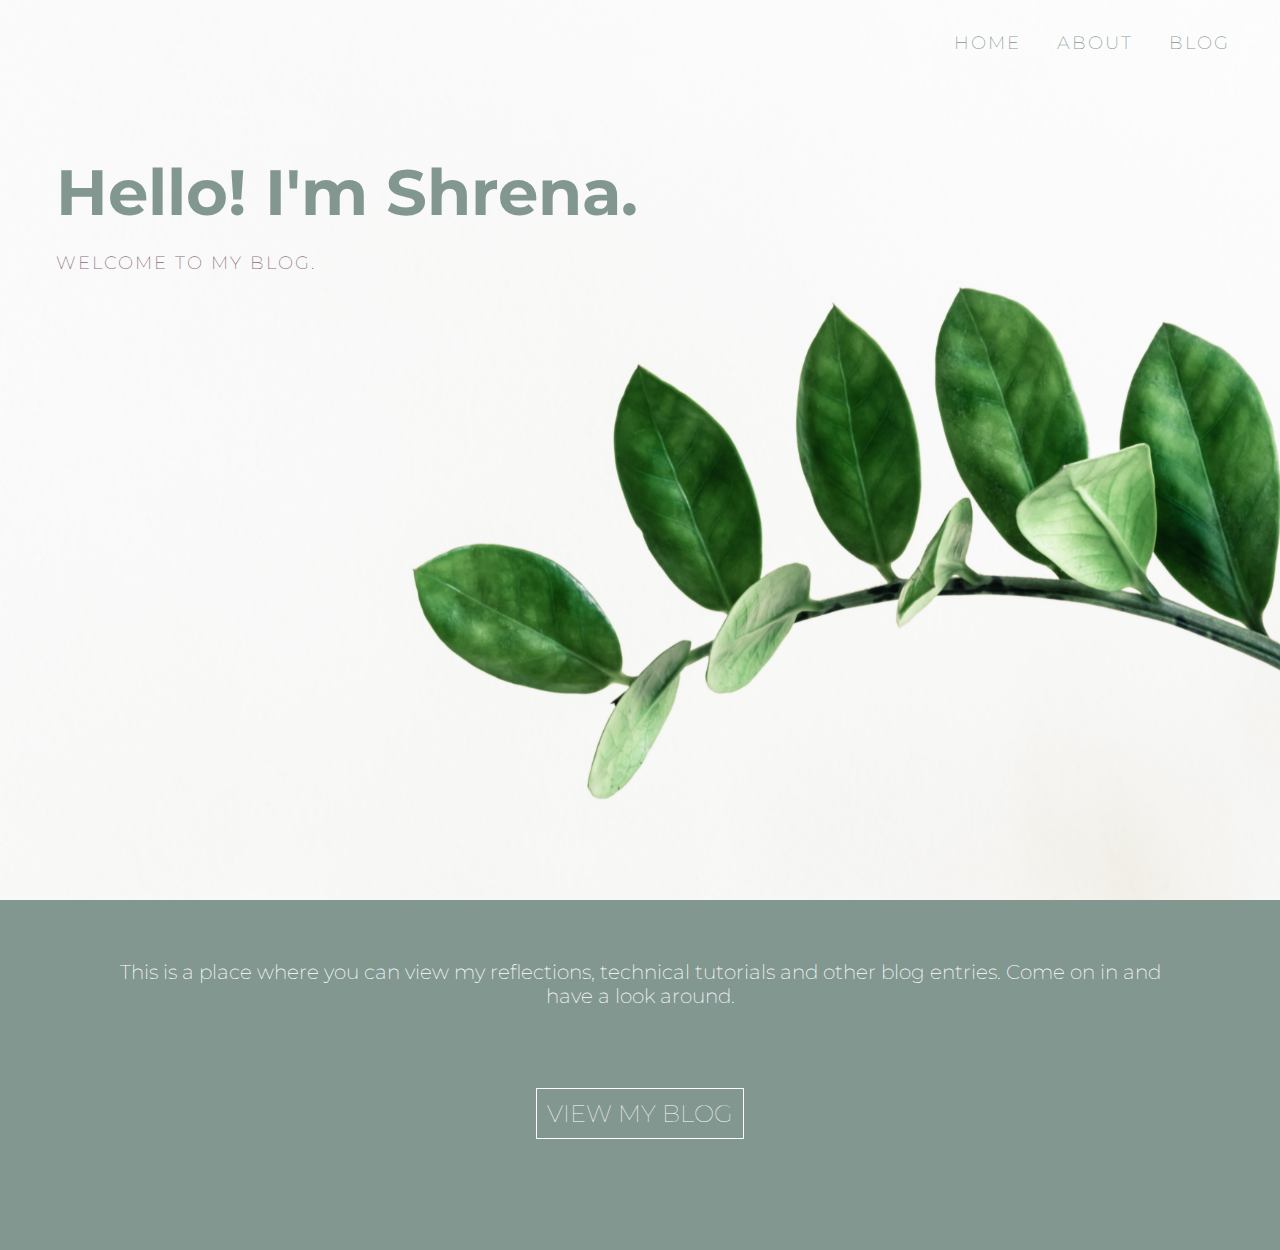
==== index.html @ 968847b1 "Add links to blog and home page" ====
<!DOCTYPE html>
<html>

<head>
	<title>Shrena Patel | Home</title>
  <meta charset="utf-8"  />
  <link href="styles/main.css" rel="stylesheet" type="text/css" />
  <link href="https://fonts.googleapis.com/css2?family=Montserrat:wght@100;200;400;700;900&display=swap" rel="stylesheet">
</head>

<body>

  <header>
  <nav>
    <div class="nav">
      <ul class="nav__list">
        <li class="nav__item"><a href="index.html" class="nav__link">Home</a></li>
        <li class="nav__item"><a href="#about" class="nav__link">About</a></li>
        <li class="nav__item"><a href="blog/blog.html" class="nav__link">Blog</a></li>
        
      </ul>
    </div>
  </nav>

  
    <div class="intro">
      <h1 class="intro__text">Hello! I'm Shrena.</br><span class="highlight__text">Welcome to my blog.</span></h1>
    </div>
</header>

  <div class="blog">
    <p class="blog__text">This is a place where you can view my reflections, technical tutorials and other blog entries. Come on in and have a look around.</p>
    <p class="blog__button"><a href="#" class="button">View my blog</a></p>
      
  </div>

</body>
</html>
---- styles/main.css ----
* {
    box-sizing: border-box;
    font-family: 'Montserrat', sans-serif; 
    
    color: #839791;
    margin: 0;
}

html {
    scroll-behavior: smooth;
}
 body {
     
    margin: 0 auto;
 }

header {
    height: 100vh;
    /*background: #839791;*/
    background-image: url(../img/plant.jpg);
    background-size: cover;
    background-repeat: no-repeat;
    
    background-position: center;
}

/* NAVBAR ==================================*/
.nav {
    padding-top: 2em;
    
}

.nav__list {
    display: flex;
    float: right;  
    padding-right: 2em;
}
 
.nav__item {
    list-style-type: none;
    text-transform: uppercase;
    letter-spacing: 2px;
    font-size: 18px;
    font-weight: 200;
    padding: 0 1em;
}

.nav__link {
    text-decoration: none;
    
}

.nav__link:hover,
.nav__link:focus {
    color: #896978;
    border-bottom: 1px solid #896978;
}


/* INTRO =================================*/

.intro {
    text-align: left;
    padding: 3.5em 3.5em;
    
}

.intro__text {
    font-size: 4em;
    line-height: 0.85;
    font-weight: 700;
    color: #839791;
    padding-top: 1.2em;
}

.highlight__text {
    color: #896978;
    font-weight: 200;
    font-size: 18px;
    text-transform: uppercase;
    letter-spacing: 2px;
}

/* ABOUT ==================================*/

.blog {
    background: #839791;
    height: 350px;
}

.blog__text {
    color: white;
    text-align: center;
    padding: 3em 5em;
    font-size: 20px;
    font-weight: 200;
}

.blog__button {
    text-align: center;
    text-transform: uppercase;
    font-weight: 100;
    padding-top: 1.3em;
    font-size: 24px;
    
}

.button {
    border: 1px solid white;
    color: white;
    padding: 10px 10px;
    text-align: center;
    text-decoration: none;
}

.button:hover,
.button:focus {
    background: white;
    color: #839791;
}
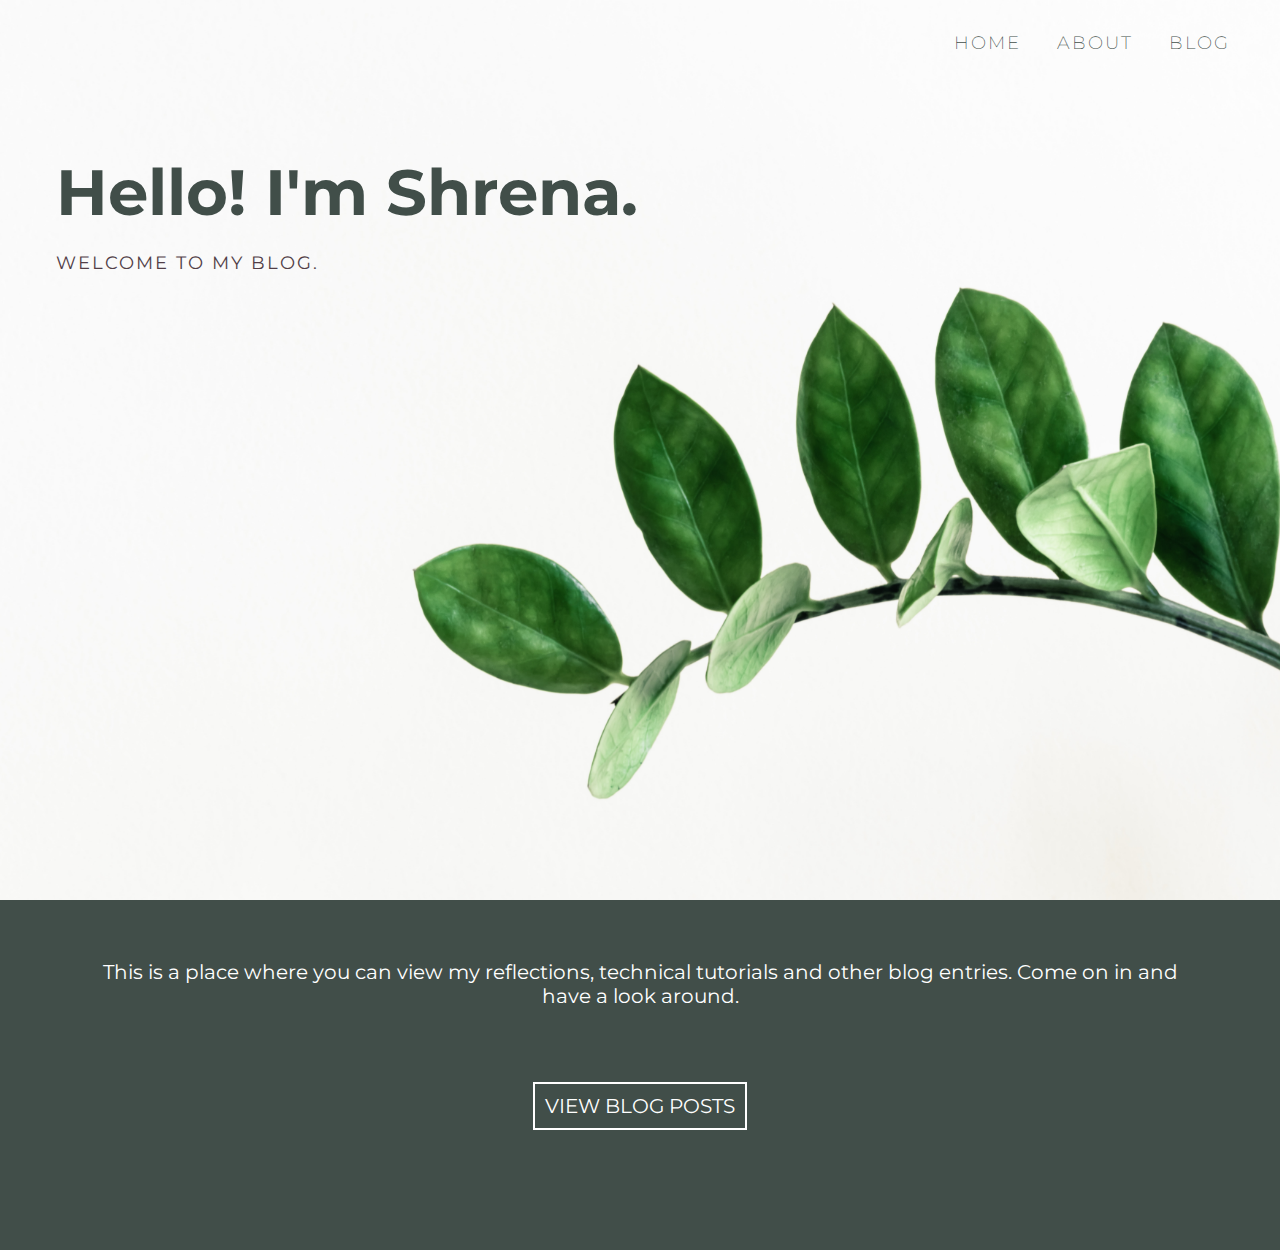
==== commit e92e240a: "Change color palette" ====
--- a/index.html
+++ b/index.html
@@ -30,9 +30,10 @@
 
   <div class="blog">
     <p class="blog__text">This is a place where you can view my reflections, technical tutorials and other blog entries. Come on in and have a look around.</p>
-    <p class="blog__button"><a href="#" class="button">View my blog</a></p>
-      
+    <p class="blog__button"><a href="./blog/blog.html" class="button">View blog posts</a></p>
+    
   </div>
 
+ 
 </body>
 </html>
--- a/styles/main.css
+++ b/styles/main.css
@@ -2,7 +2,7 @@
     box-sizing: border-box;
     font-family: 'Montserrat', sans-serif; 
     
-    color: #839791;
+    color: #414E49;
     margin: 0;
 }
 
@@ -52,8 +52,8 @@
 
 .nav__link:hover,
 .nav__link:focus {
-    color: #896978;
-    border-bottom: 1px solid #896978;
+    color: #513E47;
+    border-bottom: 1px solid #513E47;
 }
 
 
@@ -69,13 +69,13 @@
     font-size: 4em;
     line-height: 0.85;
     font-weight: 700;
-    color: #839791;
+    color: #414E49;
     padding-top: 1.2em;
 }
 
 .highlight__text {
-    color: #896978;
-    font-weight: 200;
+    color: #513E47;
+    font-weight: 400;
     font-size: 18px;
     text-transform: uppercase;
     letter-spacing: 2px;
@@ -84,7 +84,7 @@
 /* ABOUT ==================================*/
 
 .blog {
-    background: #839791;
+    background: #414E49;
     height: 350px;
 }
 
@@ -93,20 +93,20 @@
     text-align: center;
     padding: 3em 5em;
     font-size: 20px;
-    font-weight: 200;
+    font-weight: 400;
 }
 
 .blog__button {
     text-align: center;
     text-transform: uppercase;
-    font-weight: 100;
+    font-weight: 400;
     padding-top: 1.3em;
-    font-size: 24px;
+    font-size: 20px;
     
 }
 
 .button {
-    border: 1px solid white;
+    border: 2px solid white;
     color: white;
     padding: 10px 10px;
     text-align: center;
@@ -116,5 +116,8 @@
 .button:hover,
 .button:focus {
     background: white;
-    color: #839791;
-}+    color: #414E49;
+}
+
+/* FOOTER ======================= */
+
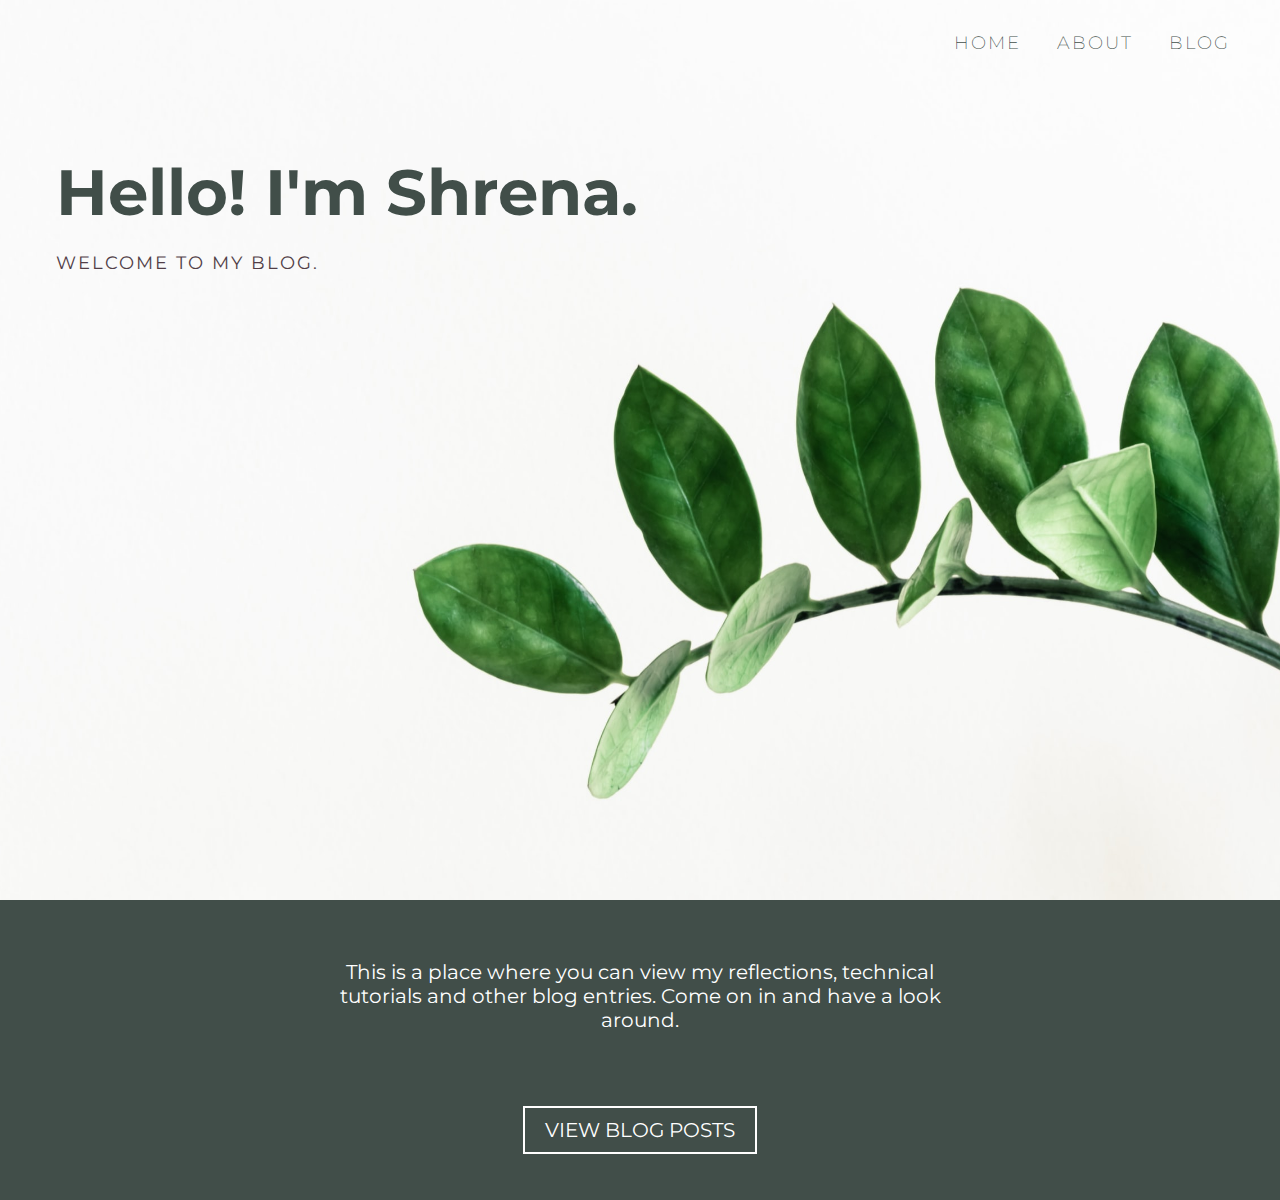
==== commit 3b8ddae5: "Remove extra css files" ====
--- a/index.html
+++ b/index.html
@@ -11,29 +11,26 @@
 <body>
 
   <header>
-  <nav>
-    <div class="nav">
-      <ul class="nav__list">
-        <li class="nav__item"><a href="index.html" class="nav__link">Home</a></li>
-        <li class="nav__item"><a href="#about" class="nav__link">About</a></li>
-        <li class="nav__item"><a href="blog/blog.html" class="nav__link">Blog</a></li>
-        
-      </ul>
-    </div>
-  </nav>
+    <nav>
+      <div class="nav">
+        <ul class="nav__list">
+          <li class="nav__item"><a href="index.html" class="nav__link">Home</a></li>
+          <li class="nav__item"><a href="#about" class="nav__link">About</a></li>
+          <li class="nav__item"><a href="blog/blog.html" class="nav__link">Blog</a></li>
+        </ul>
+      </div>
+    </nav>
 
   
-    <div class="intro">
-      <h1 class="intro__text">Hello! I'm Shrena.</br><span class="highlight__text">Welcome to my blog.</span></h1>
-    </div>
-</header>
+      <div class="intro">
+        <h1 class="intro__text">Hello! I'm Shrena.</br><span class="highlight__text">Welcome to my blog.</span></h1>
+      </div>
+  </header>
 
   <div class="blog">
     <p class="blog__text">This is a place where you can view my reflections, technical tutorials and other blog entries. Come on in and have a look around.</p>
     <p class="blog__button"><a href="./blog/blog.html" class="button">View blog posts</a></p>
-    
   </div>
 
- 
 </body>
 </html>
--- a/styles/main.css
+++ b/styles/main.css
@@ -1,7 +1,6 @@
 * {
     box-sizing: border-box;
     font-family: 'Montserrat', sans-serif; 
-    
     color: #414E49;
     margin: 0;
 }
@@ -9,25 +8,24 @@
 html {
     scroll-behavior: smooth;
 }
- body {
-     
+
+body {
     margin: 0 auto;
- }
+}
 
 header {
     height: 100vh;
-    /*background: #839791;*/
+    background: #839791;
     background-image: url(../img/plant.jpg);
     background-size: cover;
     background-repeat: no-repeat;
-    
     background-position: center;
 }
 
 /* NAVBAR ==================================*/
+
 .nav {
-    padding-top: 2em;
-    
+    padding-top: 2em; 
 }
 
 .nav__list {
@@ -46,8 +44,7 @@
 }
 
 .nav__link {
-    text-decoration: none;
-    
+    text-decoration: none; 
 }
 
 .nav__link:hover,
@@ -61,8 +58,7 @@
 
 .intro {
     text-align: left;
-    padding: 3.5em 3.5em;
-    
+    padding: 3.5em 3.5em; 
 }
 
 .intro__text {
@@ -85,31 +81,33 @@
 
 .blog {
     background: #414E49;
-    height: 350px;
+    height: 300px;
+    display: flex;
+    flex-direction: column;
+    align-items: center;
 }
 
 .blog__text {
     color: white;
     text-align: center;
-    padding: 3em 5em;
+    padding: 3em 1em;
     font-size: 20px;
     font-weight: 400;
+    max-width: 700px;
 }
 
 .blog__button {
-    text-align: center;
+    
     text-transform: uppercase;
     font-weight: 400;
     padding-top: 1.3em;
     font-size: 20px;
-    
 }
 
 .button {
     border: 2px solid white;
     color: white;
-    padding: 10px 10px;
-    text-align: center;
+    padding: 10px 20px;
     text-decoration: none;
 }
 
@@ -117,7 +115,7 @@
 .button:focus {
     background: white;
     color: #414E49;
-}
+} 
 
 /* FOOTER ======================= */
 
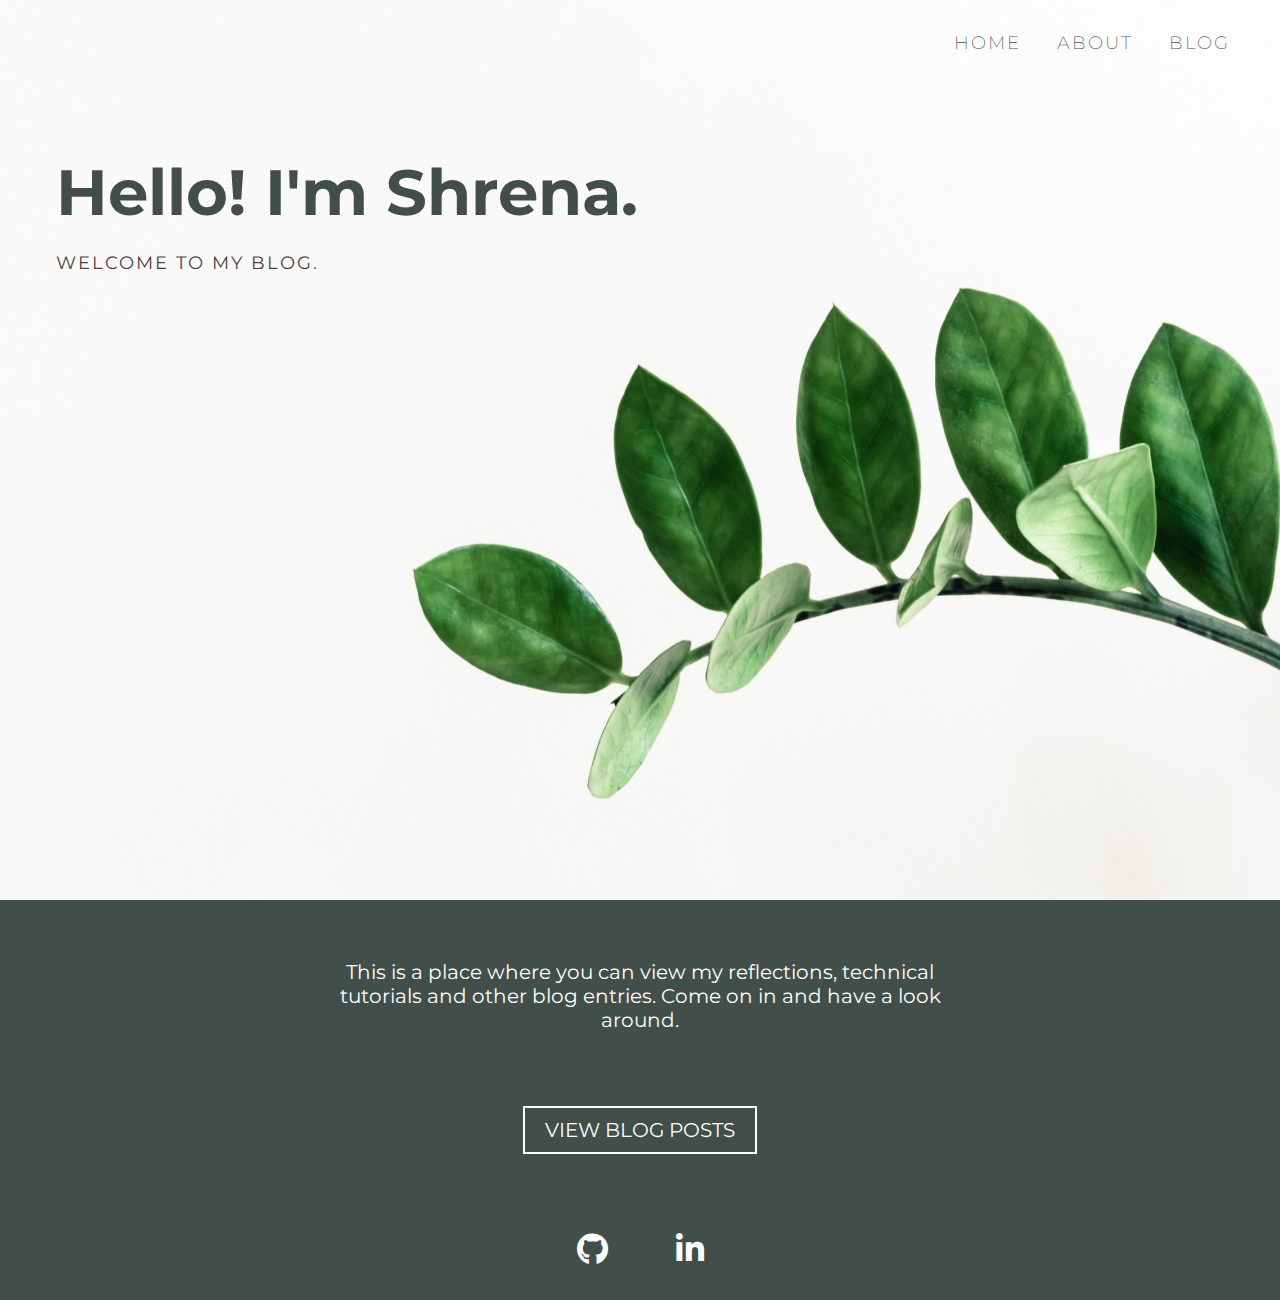
==== commit 8d411465: "Add font awesome icons" ====
--- a/index.html
+++ b/index.html
@@ -4,8 +4,14 @@
 <head>
 	<title>Shrena Patel | Home</title>
   <meta charset="utf-8"  />
-  <link href="styles/main.css" rel="stylesheet" type="text/css" />
+  <link href="styles/main.css" rel="stylesheet" type="text/css"/>
+  <link href="styles/all.min.css" rel="stylesheet" type="text/css"/>
+  <link rel="apple-touch-icon" sizes="180x180" href="img/apple-touch-icon.png">
+<link rel="icon" type="image/png" sizes="32x32" href="img/favicon-32x32.png">
+<link rel="icon" type="image/png" sizes="16x16" href="img/favicon-16x16.png">
+<link rel="manifest" href="/site.webmanifest">
   <link href="https://fonts.googleapis.com/css2?family=Montserrat:wght@100;200;400;700;900&display=swap" rel="stylesheet">
+  
 </head>
 
 <body>
@@ -15,7 +21,7 @@
       <div class="nav">
         <ul class="nav__list">
           <li class="nav__item"><a href="index.html" class="nav__link">Home</a></li>
-          <li class="nav__item"><a href="#about" class="nav__link">About</a></li>
+          <li class="nav__item"><a href="blog/about.html" class="nav__link">About</a></li>
           <li class="nav__item"><a href="blog/blog.html" class="nav__link">Blog</a></li>
         </ul>
       </div>
@@ -29,8 +35,13 @@
 
   <div class="blog">
     <p class="blog__text">This is a place where you can view my reflections, technical tutorials and other blog entries. Come on in and have a look around.</p>
-    <p class="blog__button"><a href="./blog/blog.html" class="button">View blog posts</a></p>
+    <p class="blog__button"><a href="./blog/blog.html" class="button">View blog posts</a></p></br>
+      <div class="icons">
+        <a href="https://github.com/shrena-patel" class="fab"><i class="fab fa-2x fa-github"></i></a>
+        <a href="https://www.linkedin.com/in/shrenapatel/" class="fab"><i class="fab fa-2x fa-linkedin-in"></i></a>
+      </div>
   </div>
+
 
 </body>
 </html>
--- a/styles/main.css
+++ b/styles/main.css
@@ -15,7 +15,7 @@
 
 header {
     height: 100vh;
-    background: #839791;
+    background:  white;
     background-image: url(../img/plant.jpg);
     background-size: cover;
     background-repeat: no-repeat;
@@ -81,7 +81,7 @@
 
 .blog {
     background: #414E49;
-    height: 300px;
+    height: 400px;
     display: flex;
     flex-direction: column;
     align-items: center;
@@ -119,3 +119,22 @@
 
 /* FOOTER ======================= */
 
+.fab {
+    color: white;
+    margin-top: 1.5em; 
+}
+
+.fab + .fab {
+    padding-left: 4em;
+}
+
+.fab:focus, 
+.fab:hover {
+    color: #AAC0AF;
+}
+
+.icons {
+    display: inline-block; 
+    align-self: center;
+}
+
--- a/styles/all.min.css
+++ b/styles/all.min.css
@@ -0,0 +1,5 @@
+/*!
+ * Font Awesome Free 5.13.1 by @fontawesome - https://fontawesome.com
+ * License - https://fontawesome.com/license/free (Icons: CC BY 4.0, Fonts: SIL OFL 1.1, Code: MIT License)
+ */
+.fa,.fab,.fad,.fal,.far,.fas{-moz-osx-font-smoothing:grayscale;-webkit-font-smoothing:antialiased;display:inline-block;font-style:normal;font-variant:normal;text-rendering:auto;line-height:1}.fa-lg{font-size:1.33333em;line-height:.75em;vertical-align:-.0667em}.fa-xs{font-size:.75em}.fa-sm{font-size:.875em}.fa-1x{font-size:1em}.fa-2x{font-size:2em}.fa-3x{font-size:3em}.fa-4x{font-size:4em}.fa-5x{font-size:5em}.fa-6x{font-size:6em}.fa-7x{font-size:7em}.fa-8x{font-size:8em}.fa-9x{font-size:9em}.fa-10x{font-size:10em}.fa-fw{text-align:center;width:1.25em}.fa-ul{list-style-type:none;margin-left:2.5em;padding-left:0}.fa-ul>li{position:relative}.fa-li{left:-2em;position:absolute;text-align:center;width:2em;line-height:inherit}.fa-border{border:.08em solid #eee;border-radius:.1em;padding:.2em .25em .15em}.fa-pull-left{float:left}.fa-pull-right{float:right}.fa.fa-pull-left,.fab.fa-pull-left,.fal.fa-pull-left,.far.fa-pull-left,.fas.fa-pull-left{margin-right:.3em}.fa.fa-pull-right,.fab.fa-pull-right,.fal.fa-pull-right,.far.fa-pull-right,.fas.fa-pull-right{margin-left:.3em}.fa-spin{-webkit-animation:fa-spin 2s linear infinite;animation:fa-spin 2s linear infinite}.fa-pulse{-webkit-animation:fa-spin 1s steps(8) infinite;animation:fa-spin 1s steps(8) infinite}@-webkit-keyframes fa-spin{0%{-webkit-transform:rotate(0deg);transform:rotate(0deg)}to{-webkit-transform:rotate(1turn);transform:rotate(1turn)}}@keyframes fa-spin{0%{-webkit-transform:rotate(0deg);transform:rotate(0deg)}to{-webkit-transform:rotate(1turn);transform:rotate(1turn)}}.fa-rotate-90{-ms-filter:"progid:DXImageTransform.Microsoft.BasicImage(rotation=1)";-webkit-transform:rotate(90deg);transform:rotate(90deg)}.fa-rotate-180{-ms-filter:"progid:DXImageTransform.Microsoft.BasicImage(rotation=2)";-webkit-transform:rotate(180deg);transform:rotate(180deg)}.fa-rotate-270{-ms-filter:"progid:DXImageTransform.Microsoft.BasicImage(rotation=3)";-webkit-transform:rotate(270deg);transform:rotate(270deg)}.fa-flip-horizontal{-ms-filter:"progid:DXImageTransform.Microsoft.BasicImage(rotation=0, mirror=1)";-webkit-transform:scaleX(-1);transform:scaleX(-1)}.fa-flip-vertical{-webkit-transform:scaleY(-1);transform:scaleY(-1)}.fa-flip-both,.fa-flip-horizontal.fa-flip-vertical,.fa-flip-vertical{-ms-filter:"progid:DXImageTransform.Microsoft.BasicImage(rotation=2, mirror=1)"}.fa-flip-both,.fa-flip-horizontal.fa-flip-vertical{-webkit-transform:scale(-1);transform:scale(-1)}:root .fa-flip-both,:root .fa-flip-horizontal,:root .fa-flip-vertical,:root .fa-rotate-90,:root .fa-rotate-180,:root .fa-rotate-270{-webkit-filter:none;filter:none}.fa-stack{display:inline-block;height:2em;line-height:2em;position:relative;vertical-align:middle;width:2.5em}.fa-stack-1x,.fa-stack-2x{left:0;position:absolute;text-align:center;width:100%}.fa-stack-1x{line-height:inherit}.fa-stack-2x{font-size:2em}.fa-inverse{color:#fff}.fa-500px:before{content:"\f26e"}.fa-accessible-icon:before{content:"\f368"}.fa-accusoft:before{content:"\f369"}.fa-acquisitions-incorporated:before{content:"\f6af"}.fa-ad:before{content:"\f641"}.fa-address-book:before{content:"\f2b9"}.fa-address-card:before{content:"\f2bb"}.fa-adjust:before{content:"\f042"}.fa-adn:before{content:"\f170"}.fa-adobe:before{content:"\f778"}.fa-adversal:before{content:"\f36a"}.fa-affiliatetheme:before{content:"\f36b"}.fa-air-freshener:before{content:"\f5d0"}.fa-airbnb:before{content:"\f834"}.fa-algolia:before{content:"\f36c"}.fa-align-center:before{content:"\f037"}.fa-align-justify:before{content:"\f039"}.fa-align-left:before{content:"\f036"}.fa-align-right:before{content:"\f038"}.fa-alipay:before{content:"\f642"}.fa-allergies:before{content:"\f461"}.fa-amazon:before{content:"\f270"}.fa-amazon-pay:before{content:"\f42c"}.fa-ambulance:before{content:"\f0f9"}.fa-american-sign-language-interpreting:before{content:"\f2a3"}.fa-amilia:before{content:"\f36d"}.fa-anchor:before{content:"\f13d"}.fa-android:before{content:"\f17b"}.fa-angellist:before{content:"\f209"}.fa-angle-double-down:before{content:"\f103"}.fa-angle-double-left:before{content:"\f100"}.fa-angle-double-right:before{content:"\f101"}.fa-angle-double-up:before{content:"\f102"}.fa-angle-down:before{content:"\f107"}.fa-angle-left:before{content:"\f104"}.fa-angle-right:before{content:"\f105"}.fa-angle-up:before{content:"\f106"}.fa-angry:before{content:"\f556"}.fa-angrycreative:before{content:"\f36e"}.fa-angular:before{content:"\f420"}.fa-ankh:before{content:"\f644"}.fa-app-store:before{content:"\f36f"}.fa-app-store-ios:before{content:"\f370"}.fa-apper:before{content:"\f371"}.fa-apple:before{content:"\f179"}.fa-apple-alt:before{content:"\f5d1"}.fa-apple-pay:before{content:"\f415"}.fa-archive:before{content:"\f187"}.fa-archway:before{content:"\f557"}.fa-arrow-alt-circle-down:before{content:"\f358"}.fa-arrow-alt-circle-left:before{content:"\f359"}.fa-arrow-alt-circle-right:before{content:"\f35a"}.fa-arrow-alt-circle-up:before{content:"\f35b"}.fa-arrow-circle-down:before{content:"\f0ab"}.fa-arrow-circle-left:before{content:"\f0a8"}.fa-arrow-circle-right:before{content:"\f0a9"}.fa-arrow-circle-up:before{content:"\f0aa"}.fa-arrow-down:before{content:"\f063"}.fa-arrow-left:before{content:"\f060"}.fa-arrow-right:before{content:"\f061"}.fa-arrow-up:before{content:"\f062"}.fa-arrows-alt:before{content:"\f0b2"}.fa-arrows-alt-h:before{content:"\f337"}.fa-arrows-alt-v:before{content:"\f338"}.fa-artstation:before{content:"\f77a"}.fa-assistive-listening-systems:before{content:"\f2a2"}.fa-asterisk:before{content:"\f069"}.fa-asymmetrik:before{content:"\f372"}.fa-at:before{content:"\f1fa"}.fa-atlas:before{content:"\f558"}.fa-atlassian:before{content:"\f77b"}.fa-atom:before{content:"\f5d2"}.fa-audible:before{content:"\f373"}.fa-audio-description:before{content:"\f29e"}.fa-autoprefixer:before{content:"\f41c"}.fa-avianex:before{content:"\f374"}.fa-aviato:before{content:"\f421"}.fa-award:before{content:"\f559"}.fa-aws:before{content:"\f375"}.fa-baby:before{content:"\f77c"}.fa-baby-carriage:before{content:"\f77d"}.fa-backspace:before{content:"\f55a"}.fa-backward:before{content:"\f04a"}.fa-bacon:before{content:"\f7e5"}.fa-bacteria:before{content:"\f959"}.fa-bacterium:before{content:"\f95a"}.fa-bahai:before{content:"\f666"}.fa-balance-scale:before{content:"\f24e"}.fa-balance-scale-left:before{content:"\f515"}.fa-balance-scale-right:before{content:"\f516"}.fa-ban:before{content:"\f05e"}.fa-band-aid:before{content:"\f462"}.fa-bandcamp:before{content:"\f2d5"}.fa-barcode:before{content:"\f02a"}.fa-bars:before{content:"\f0c9"}.fa-baseball-ball:before{content:"\f433"}.fa-basketball-ball:before{content:"\f434"}.fa-bath:before{content:"\f2cd"}.fa-battery-empty:before{content:"\f244"}.fa-battery-full:before{content:"\f240"}.fa-battery-half:before{content:"\f242"}.fa-battery-quarter:before{content:"\f243"}.fa-battery-three-quarters:before{content:"\f241"}.fa-battle-net:before{content:"\f835"}.fa-bed:before{content:"\f236"}.fa-beer:before{content:"\f0fc"}.fa-behance:before{content:"\f1b4"}.fa-behance-square:before{content:"\f1b5"}.fa-bell:before{content:"\f0f3"}.fa-bell-slash:before{content:"\f1f6"}.fa-bezier-curve:before{content:"\f55b"}.fa-bible:before{content:"\f647"}.fa-bicycle:before{content:"\f206"}.fa-biking:before{content:"\f84a"}.fa-bimobject:before{content:"\f378"}.fa-binoculars:before{content:"\f1e5"}.fa-biohazard:before{content:"\f780"}.fa-birthday-cake:before{content:"\f1fd"}.fa-bitbucket:before{content:"\f171"}.fa-bitcoin:before{content:"\f379"}.fa-bity:before{content:"\f37a"}.fa-black-tie:before{content:"\f27e"}.fa-blackberry:before{content:"\f37b"}.fa-blender:before{content:"\f517"}.fa-blender-phone:before{content:"\f6b6"}.fa-blind:before{content:"\f29d"}.fa-blog:before{content:"\f781"}.fa-blogger:before{content:"\f37c"}.fa-blogger-b:before{content:"\f37d"}.fa-bluetooth:before{content:"\f293"}.fa-bluetooth-b:before{content:"\f294"}.fa-bold:before{content:"\f032"}.fa-bolt:before{content:"\f0e7"}.fa-bomb:before{content:"\f1e2"}.fa-bone:before{content:"\f5d7"}.fa-bong:before{content:"\f55c"}.fa-book:before{content:"\f02d"}.fa-book-dead:before{content:"\f6b7"}.fa-book-medical:before{content:"\f7e6"}.fa-book-open:before{content:"\f518"}.fa-book-reader:before{content:"\f5da"}.fa-bookmark:before{content:"\f02e"}.fa-bootstrap:before{content:"\f836"}.fa-border-all:before{content:"\f84c"}.fa-border-none:before{content:"\f850"}.fa-border-style:before{content:"\f853"}.fa-bowling-ball:before{content:"\f436"}.fa-box:before{content:"\f466"}.fa-box-open:before{content:"\f49e"}.fa-box-tissue:before{content:"\f95b"}.fa-boxes:before{content:"\f468"}.fa-braille:before{content:"\f2a1"}.fa-brain:before{content:"\f5dc"}.fa-bread-slice:before{content:"\f7ec"}.fa-briefcase:before{content:"\f0b1"}.fa-briefcase-medical:before{content:"\f469"}.fa-broadcast-tower:before{content:"\f519"}.fa-broom:before{content:"\f51a"}.fa-brush:before{content:"\f55d"}.fa-btc:before{content:"\f15a"}.fa-buffer:before{content:"\f837"}.fa-bug:before{content:"\f188"}.fa-building:before{content:"\f1ad"}.fa-bullhorn:before{content:"\f0a1"}.fa-bullseye:before{content:"\f140"}.fa-burn:before{content:"\f46a"}.fa-buromobelexperte:before{content:"\f37f"}.fa-bus:before{content:"\f207"}.fa-bus-alt:before{content:"\f55e"}.fa-business-time:before{content:"\f64a"}.fa-buy-n-large:before{content:"\f8a6"}.fa-buysellads:before{content:"\f20d"}.fa-calculator:before{content:"\f1ec"}.fa-calendar:before{content:"\f133"}.fa-calendar-alt:before{content:"\f073"}.fa-calendar-check:before{content:"\f274"}.fa-calendar-day:before{content:"\f783"}.fa-calendar-minus:before{content:"\f272"}.fa-calendar-plus:before{content:"\f271"}.fa-calendar-times:before{content:"\f273"}.fa-calendar-week:before{content:"\f784"}.fa-camera:before{content:"\f030"}.fa-camera-retro:before{content:"\f083"}.fa-campground:before{content:"\f6bb"}.fa-canadian-maple-leaf:before{content:"\f785"}.fa-candy-cane:before{content:"\f786"}.fa-cannabis:before{content:"\f55f"}.fa-capsules:before{content:"\f46b"}.fa-car:before{content:"\f1b9"}.fa-car-alt:before{content:"\f5de"}.fa-car-battery:before{content:"\f5df"}.fa-car-crash:before{content:"\f5e1"}.fa-car-side:before{content:"\f5e4"}.fa-caravan:before{content:"\f8ff"}.fa-caret-down:before{content:"\f0d7"}.fa-caret-left:before{content:"\f0d9"}.fa-caret-right:before{content:"\f0da"}.fa-caret-square-down:before{content:"\f150"}.fa-caret-square-left:before{content:"\f191"}.fa-caret-square-right:before{content:"\f152"}.fa-caret-square-up:before{content:"\f151"}.fa-caret-up:before{content:"\f0d8"}.fa-carrot:before{content:"\f787"}.fa-cart-arrow-down:before{content:"\f218"}.fa-cart-plus:before{content:"\f217"}.fa-cash-register:before{content:"\f788"}.fa-cat:before{content:"\f6be"}.fa-cc-amazon-pay:before{content:"\f42d"}.fa-cc-amex:before{content:"\f1f3"}.fa-cc-apple-pay:before{content:"\f416"}.fa-cc-diners-club:before{content:"\f24c"}.fa-cc-discover:before{content:"\f1f2"}.fa-cc-jcb:before{content:"\f24b"}.fa-cc-mastercard:before{content:"\f1f1"}.fa-cc-paypal:before{content:"\f1f4"}.fa-cc-stripe:before{content:"\f1f5"}.fa-cc-visa:before{content:"\f1f0"}.fa-centercode:before{content:"\f380"}.fa-centos:before{content:"\f789"}.fa-certificate:before{content:"\f0a3"}.fa-chair:before{content:"\f6c0"}.fa-chalkboard:before{content:"\f51b"}.fa-chalkboard-teacher:before{content:"\f51c"}.fa-charging-station:before{content:"\f5e7"}.fa-chart-area:before{content:"\f1fe"}.fa-chart-bar:before{content:"\f080"}.fa-chart-line:before{content:"\f201"}.fa-chart-pie:before{content:"\f200"}.fa-check:before{content:"\f00c"}.fa-check-circle:before{content:"\f058"}.fa-check-double:before{content:"\f560"}.fa-check-square:before{content:"\f14a"}.fa-cheese:before{content:"\f7ef"}.fa-chess:before{content:"\f439"}.fa-chess-bishop:before{content:"\f43a"}.fa-chess-board:before{content:"\f43c"}.fa-chess-king:before{content:"\f43f"}.fa-chess-knight:before{content:"\f441"}.fa-chess-pawn:before{content:"\f443"}.fa-chess-queen:before{content:"\f445"}.fa-chess-rook:before{content:"\f447"}.fa-chevron-circle-down:before{content:"\f13a"}.fa-chevron-circle-left:before{content:"\f137"}.fa-chevron-circle-right:before{content:"\f138"}.fa-chevron-circle-up:before{content:"\f139"}.fa-chevron-down:before{content:"\f078"}.fa-chevron-left:before{content:"\f053"}.fa-chevron-right:before{content:"\f054"}.fa-chevron-up:before{content:"\f077"}.fa-child:before{content:"\f1ae"}.fa-chrome:before{content:"\f268"}.fa-chromecast:before{content:"\f838"}.fa-church:before{content:"\f51d"}.fa-circle:before{content:"\f111"}.fa-circle-notch:before{content:"\f1ce"}.fa-city:before{content:"\f64f"}.fa-clinic-medical:before{content:"\f7f2"}.fa-clipboard:before{content:"\f328"}.fa-clipboard-check:before{content:"\f46c"}.fa-clipboard-list:before{content:"\f46d"}.fa-clock:before{content:"\f017"}.fa-clone:before{content:"\f24d"}.fa-closed-captioning:before{content:"\f20a"}.fa-cloud:before{content:"\f0c2"}.fa-cloud-download-alt:before{content:"\f381"}.fa-cloud-meatball:before{content:"\f73b"}.fa-cloud-moon:before{content:"\f6c3"}.fa-cloud-moon-rain:before{content:"\f73c"}.fa-cloud-rain:before{content:"\f73d"}.fa-cloud-showers-heavy:before{content:"\f740"}.fa-cloud-sun:before{content:"\f6c4"}.fa-cloud-sun-rain:before{content:"\f743"}.fa-cloud-upload-alt:before{content:"\f382"}.fa-cloudscale:before{content:"\f383"}.fa-cloudsmith:before{content:"\f384"}.fa-cloudversify:before{content:"\f385"}.fa-cocktail:before{content:"\f561"}.fa-code:before{content:"\f121"}.fa-code-branch:before{content:"\f126"}.fa-codepen:before{content:"\f1cb"}.fa-codiepie:before{content:"\f284"}.fa-coffee:before{content:"\f0f4"}.fa-cog:before{content:"\f013"}.fa-cogs:before{content:"\f085"}.fa-coins:before{content:"\f51e"}.fa-columns:before{content:"\f0db"}.fa-comment:before{content:"\f075"}.fa-comment-alt:before{content:"\f27a"}.fa-comment-dollar:before{content:"\f651"}.fa-comment-dots:before{content:"\f4ad"}.fa-comment-medical:before{content:"\f7f5"}.fa-comment-slash:before{content:"\f4b3"}.fa-comments:before{content:"\f086"}.fa-comments-dollar:before{content:"\f653"}.fa-compact-disc:before{content:"\f51f"}.fa-compass:before{content:"\f14e"}.fa-compress:before{content:"\f066"}.fa-compress-alt:before{content:"\f422"}.fa-compress-arrows-alt:before{content:"\f78c"}.fa-concierge-bell:before{content:"\f562"}.fa-confluence:before{content:"\f78d"}.fa-connectdevelop:before{content:"\f20e"}.fa-contao:before{content:"\f26d"}.fa-cookie:before{content:"\f563"}.fa-cookie-bite:before{content:"\f564"}.fa-copy:before{content:"\f0c5"}.fa-copyright:before{content:"\f1f9"}.fa-cotton-bureau:before{content:"\f89e"}.fa-couch:before{content:"\f4b8"}.fa-cpanel:before{content:"\f388"}.fa-creative-commons:before{content:"\f25e"}.fa-creative-commons-by:before{content:"\f4e7"}.fa-creative-commons-nc:before{content:"\f4e8"}.fa-creative-commons-nc-eu:before{content:"\f4e9"}.fa-creative-commons-nc-jp:before{content:"\f4ea"}.fa-creative-commons-nd:before{content:"\f4eb"}.fa-creative-commons-pd:before{content:"\f4ec"}.fa-creative-commons-pd-alt:before{content:"\f4ed"}.fa-creative-commons-remix:before{content:"\f4ee"}.fa-creative-commons-sa:before{content:"\f4ef"}.fa-creative-commons-sampling:before{content:"\f4f0"}.fa-creative-commons-sampling-plus:before{content:"\f4f1"}.fa-creative-commons-share:before{content:"\f4f2"}.fa-creative-commons-zero:before{content:"\f4f3"}.fa-credit-card:before{content:"\f09d"}.fa-critical-role:before{content:"\f6c9"}.fa-crop:before{content:"\f125"}.fa-crop-alt:before{content:"\f565"}.fa-cross:before{content:"\f654"}.fa-crosshairs:before{content:"\f05b"}.fa-crow:before{content:"\f520"}.fa-crown:before{content:"\f521"}.fa-crutch:before{content:"\f7f7"}.fa-css3:before{content:"\f13c"}.fa-css3-alt:before{content:"\f38b"}.fa-cube:before{content:"\f1b2"}.fa-cubes:before{content:"\f1b3"}.fa-cut:before{content:"\f0c4"}.fa-cuttlefish:before{content:"\f38c"}.fa-d-and-d:before{content:"\f38d"}.fa-d-and-d-beyond:before{content:"\f6ca"}.fa-dailymotion:before{content:"\f952"}.fa-dashcube:before{content:"\f210"}.fa-database:before{content:"\f1c0"}.fa-deaf:before{content:"\f2a4"}.fa-deezer:before{content:"\f977"}.fa-delicious:before{content:"\f1a5"}.fa-democrat:before{content:"\f747"}.fa-deploydog:before{content:"\f38e"}.fa-deskpro:before{content:"\f38f"}.fa-desktop:before{content:"\f108"}.fa-dev:before{content:"\f6cc"}.fa-deviantart:before{content:"\f1bd"}.fa-dharmachakra:before{content:"\f655"}.fa-dhl:before{content:"\f790"}.fa-diagnoses:before{content:"\f470"}.fa-diaspora:before{content:"\f791"}.fa-dice:before{content:"\f522"}.fa-dice-d20:before{content:"\f6cf"}.fa-dice-d6:before{content:"\f6d1"}.fa-dice-five:before{content:"\f523"}.fa-dice-four:before{content:"\f524"}.fa-dice-one:before{content:"\f525"}.fa-dice-six:before{content:"\f526"}.fa-dice-three:before{content:"\f527"}.fa-dice-two:before{content:"\f528"}.fa-digg:before{content:"\f1a6"}.fa-digital-ocean:before{content:"\f391"}.fa-digital-tachograph:before{content:"\f566"}.fa-directions:before{content:"\f5eb"}.fa-discord:before{content:"\f392"}.fa-discourse:before{content:"\f393"}.fa-disease:before{content:"\f7fa"}.fa-divide:before{content:"\f529"}.fa-dizzy:before{content:"\f567"}.fa-dna:before{content:"\f471"}.fa-dochub:before{content:"\f394"}.fa-docker:before{content:"\f395"}.fa-dog:before{content:"\f6d3"}.fa-dollar-sign:before{content:"\f155"}.fa-dolly:before{content:"\f472"}.fa-dolly-flatbed:before{content:"\f474"}.fa-donate:before{content:"\f4b9"}.fa-door-closed:before{content:"\f52a"}.fa-door-open:before{content:"\f52b"}.fa-dot-circle:before{content:"\f192"}.fa-dove:before{content:"\f4ba"}.fa-download:before{content:"\f019"}.fa-draft2digital:before{content:"\f396"}.fa-drafting-compass:before{content:"\f568"}.fa-dragon:before{content:"\f6d5"}.fa-draw-polygon:before{content:"\f5ee"}.fa-dribbble:before{content:"\f17d"}.fa-dribbble-square:before{content:"\f397"}.fa-dropbox:before{content:"\f16b"}.fa-drum:before{content:"\f569"}.fa-drum-steelpan:before{content:"\f56a"}.fa-drumstick-bite:before{content:"\f6d7"}.fa-drupal:before{content:"\f1a9"}.fa-dumbbell:before{content:"\f44b"}.fa-dumpster:before{content:"\f793"}.fa-dumpster-fire:before{content:"\f794"}.fa-dungeon:before{content:"\f6d9"}.fa-dyalog:before{content:"\f399"}.fa-earlybirds:before{content:"\f39a"}.fa-ebay:before{content:"\f4f4"}.fa-edge:before{content:"\f282"}.fa-edge-legacy:before{content:"\f978"}.fa-edit:before{content:"\f044"}.fa-egg:before{content:"\f7fb"}.fa-eject:before{content:"\f052"}.fa-elementor:before{content:"\f430"}.fa-ellipsis-h:before{content:"\f141"}.fa-ellipsis-v:before{content:"\f142"}.fa-ello:before{content:"\f5f1"}.fa-ember:before{content:"\f423"}.fa-empire:before{content:"\f1d1"}.fa-envelope:before{content:"\f0e0"}.fa-envelope-open:before{content:"\f2b6"}.fa-envelope-open-text:before{content:"\f658"}.fa-envelope-square:before{content:"\f199"}.fa-envira:before{content:"\f299"}.fa-equals:before{content:"\f52c"}.fa-eraser:before{content:"\f12d"}.fa-erlang:before{content:"\f39d"}.fa-ethereum:before{content:"\f42e"}.fa-ethernet:before{content:"\f796"}.fa-etsy:before{content:"\f2d7"}.fa-euro-sign:before{content:"\f153"}.fa-evernote:before{content:"\f839"}.fa-exchange-alt:before{content:"\f362"}.fa-exclamation:before{content:"\f12a"}.fa-exclamation-circle:before{content:"\f06a"}.fa-exclamation-triangle:before{content:"\f071"}.fa-expand:before{content:"\f065"}.fa-expand-alt:before{content:"\f424"}.fa-expand-arrows-alt:before{content:"\f31e"}.fa-expeditedssl:before{content:"\f23e"}.fa-external-link-alt:before{content:"\f35d"}.fa-external-link-square-alt:before{content:"\f360"}.fa-eye:before{content:"\f06e"}.fa-eye-dropper:before{content:"\f1fb"}.fa-eye-slash:before{content:"\f070"}.fa-facebook:before{content:"\f09a"}.fa-facebook-f:before{content:"\f39e"}.fa-facebook-messenger:before{content:"\f39f"}.fa-facebook-square:before{content:"\f082"}.fa-fan:before{content:"\f863"}.fa-fantasy-flight-games:before{content:"\f6dc"}.fa-fast-backward:before{content:"\f049"}.fa-fast-forward:before{content:"\f050"}.fa-faucet:before{content:"\f905"}.fa-fax:before{content:"\f1ac"}.fa-feather:before{content:"\f52d"}.fa-feather-alt:before{content:"\f56b"}.fa-fedex:before{content:"\f797"}.fa-fedora:before{content:"\f798"}.fa-female:before{content:"\f182"}.fa-fighter-jet:before{content:"\f0fb"}.fa-figma:before{content:"\f799"}.fa-file:before{content:"\f15b"}.fa-file-alt:before{content:"\f15c"}.fa-file-archive:before{content:"\f1c6"}.fa-file-audio:before{content:"\f1c7"}.fa-file-code:before{content:"\f1c9"}.fa-file-contract:before{content:"\f56c"}.fa-file-csv:before{content:"\f6dd"}.fa-file-download:before{content:"\f56d"}.fa-file-excel:before{content:"\f1c3"}.fa-file-export:before{content:"\f56e"}.fa-file-image:before{content:"\f1c5"}.fa-file-import:before{content:"\f56f"}.fa-file-invoice:before{content:"\f570"}.fa-file-invoice-dollar:before{content:"\f571"}.fa-file-medical:before{content:"\f477"}.fa-file-medical-alt:before{content:"\f478"}.fa-file-pdf:before{content:"\f1c1"}.fa-file-powerpoint:before{content:"\f1c4"}.fa-file-prescription:before{content:"\f572"}.fa-file-signature:before{content:"\f573"}.fa-file-upload:before{content:"\f574"}.fa-file-video:before{content:"\f1c8"}.fa-file-word:before{content:"\f1c2"}.fa-fill:before{content:"\f575"}.fa-fill-drip:before{content:"\f576"}.fa-film:before{content:"\f008"}.fa-filter:before{content:"\f0b0"}.fa-fingerprint:before{content:"\f577"}.fa-fire:before{content:"\f06d"}.fa-fire-alt:before{content:"\f7e4"}.fa-fire-extinguisher:before{content:"\f134"}.fa-firefox:before{content:"\f269"}.fa-firefox-browser:before{content:"\f907"}.fa-first-aid:before{content:"\f479"}.fa-first-order:before{content:"\f2b0"}.fa-first-order-alt:before{content:"\f50a"}.fa-firstdraft:before{content:"\f3a1"}.fa-fish:before{content:"\f578"}.fa-fist-raised:before{content:"\f6de"}.fa-flag:before{content:"\f024"}.fa-flag-checkered:before{content:"\f11e"}.fa-flag-usa:before{content:"\f74d"}.fa-flask:before{content:"\f0c3"}.fa-flickr:before{content:"\f16e"}.fa-flipboard:before{content:"\f44d"}.fa-flushed:before{content:"\f579"}.fa-fly:before{content:"\f417"}.fa-folder:before{content:"\f07b"}.fa-folder-minus:before{content:"\f65d"}.fa-folder-open:before{content:"\f07c"}.fa-folder-plus:before{content:"\f65e"}.fa-font:before{content:"\f031"}.fa-font-awesome:before{content:"\f2b4"}.fa-font-awesome-alt:before{content:"\f35c"}.fa-font-awesome-flag:before{content:"\f425"}.fa-font-awesome-logo-full:before{content:"\f4e6"}.fa-fonticons:before{content:"\f280"}.fa-fonticons-fi:before{content:"\f3a2"}.fa-football-ball:before{content:"\f44e"}.fa-fort-awesome:before{content:"\f286"}.fa-fort-awesome-alt:before{content:"\f3a3"}.fa-forumbee:before{content:"\f211"}.fa-forward:before{content:"\f04e"}.fa-foursquare:before{content:"\f180"}.fa-free-code-camp:before{content:"\f2c5"}.fa-freebsd:before{content:"\f3a4"}.fa-frog:before{content:"\f52e"}.fa-frown:before{content:"\f119"}.fa-frown-open:before{content:"\f57a"}.fa-fulcrum:before{content:"\f50b"}.fa-funnel-dollar:before{content:"\f662"}.fa-futbol:before{content:"\f1e3"}.fa-galactic-republic:before{content:"\f50c"}.fa-galactic-senate:before{content:"\f50d"}.fa-gamepad:before{content:"\f11b"}.fa-gas-pump:before{content:"\f52f"}.fa-gavel:before{content:"\f0e3"}.fa-gem:before{content:"\f3a5"}.fa-genderless:before{content:"\f22d"}.fa-get-pocket:before{content:"\f265"}.fa-gg:before{content:"\f260"}.fa-gg-circle:before{content:"\f261"}.fa-ghost:before{content:"\f6e2"}.fa-gift:before{content:"\f06b"}.fa-gifts:before{content:"\f79c"}.fa-git:before{content:"\f1d3"}.fa-git-alt:before{content:"\f841"}.fa-git-square:before{content:"\f1d2"}.fa-github:before{content:"\f09b"}.fa-github-alt:before{content:"\f113"}.fa-github-square:before{content:"\f092"}.fa-gitkraken:before{content:"\f3a6"}.fa-gitlab:before{content:"\f296"}.fa-gitter:before{content:"\f426"}.fa-glass-cheers:before{content:"\f79f"}.fa-glass-martini:before{content:"\f000"}.fa-glass-martini-alt:before{content:"\f57b"}.fa-glass-whiskey:before{content:"\f7a0"}.fa-glasses:before{content:"\f530"}.fa-glide:before{content:"\f2a5"}.fa-glide-g:before{content:"\f2a6"}.fa-globe:before{content:"\f0ac"}.fa-globe-africa:before{content:"\f57c"}.fa-globe-americas:before{content:"\f57d"}.fa-globe-asia:before{content:"\f57e"}.fa-globe-europe:before{content:"\f7a2"}.fa-gofore:before{content:"\f3a7"}.fa-golf-ball:before{content:"\f450"}.fa-goodreads:before{content:"\f3a8"}.fa-goodreads-g:before{content:"\f3a9"}.fa-google:before{content:"\f1a0"}.fa-google-drive:before{content:"\f3aa"}.fa-google-pay:before{content:"\f979"}.fa-google-play:before{content:"\f3ab"}.fa-google-plus:before{content:"\f2b3"}.fa-google-plus-g:before{content:"\f0d5"}.fa-google-plus-square:before{content:"\f0d4"}.fa-google-wallet:before{content:"\f1ee"}.fa-gopuram:before{content:"\f664"}.fa-graduation-cap:before{content:"\f19d"}.fa-gratipay:before{content:"\f184"}.fa-grav:before{content:"\f2d6"}.fa-greater-than:before{content:"\f531"}.fa-greater-than-equal:before{content:"\f532"}.fa-grimace:before{content:"\f57f"}.fa-grin:before{content:"\f580"}.fa-grin-alt:before{content:"\f581"}.fa-grin-beam:before{content:"\f582"}.fa-grin-beam-sweat:before{content:"\f583"}.fa-grin-hearts:before{content:"\f584"}.fa-grin-squint:before{content:"\f585"}.fa-grin-squint-tears:before{content:"\f586"}.fa-grin-stars:before{content:"\f587"}.fa-grin-tears:before{content:"\f588"}.fa-grin-tongue:before{content:"\f589"}.fa-grin-tongue-squint:before{content:"\f58a"}.fa-grin-tongue-wink:before{content:"\f58b"}.fa-grin-wink:before{content:"\f58c"}.fa-grip-horizontal:before{content:"\f58d"}.fa-grip-lines:before{content:"\f7a4"}.fa-grip-lines-vertical:before{content:"\f7a5"}.fa-grip-vertical:before{content:"\f58e"}.fa-gripfire:before{content:"\f3ac"}.fa-grunt:before{content:"\f3ad"}.fa-guitar:before{content:"\f7a6"}.fa-gulp:before{content:"\f3ae"}.fa-h-square:before{content:"\f0fd"}.fa-hacker-news:before{content:"\f1d4"}.fa-hacker-news-square:before{content:"\f3af"}.fa-hackerrank:before{content:"\f5f7"}.fa-hamburger:before{content:"\f805"}.fa-hammer:before{content:"\f6e3"}.fa-hamsa:before{content:"\f665"}.fa-hand-holding:before{content:"\f4bd"}.fa-hand-holding-heart:before{content:"\f4be"}.fa-hand-holding-medical:before{content:"\f95c"}.fa-hand-holding-usd:before{content:"\f4c0"}.fa-hand-holding-water:before{content:"\f4c1"}.fa-hand-lizard:before{content:"\f258"}.fa-hand-middle-finger:before{content:"\f806"}.fa-hand-paper:before{content:"\f256"}.fa-hand-peace:before{content:"\f25b"}.fa-hand-point-down:before{content:"\f0a7"}.fa-hand-point-left:before{content:"\f0a5"}.fa-hand-point-right:before{content:"\f0a4"}.fa-hand-point-up:before{content:"\f0a6"}.fa-hand-pointer:before{content:"\f25a"}.fa-hand-rock:before{content:"\f255"}.fa-hand-scissors:before{content:"\f257"}.fa-hand-sparkles:before{content:"\f95d"}.fa-hand-spock:before{content:"\f259"}.fa-hands:before{content:"\f4c2"}.fa-hands-helping:before{content:"\f4c4"}.fa-hands-wash:before{content:"\f95e"}.fa-handshake:before{content:"\f2b5"}.fa-handshake-alt-slash:before{content:"\f95f"}.fa-handshake-slash:before{content:"\f960"}.fa-hanukiah:before{content:"\f6e6"}.fa-hard-hat:before{content:"\f807"}.fa-hashtag:before{content:"\f292"}.fa-hat-cowboy:before{content:"\f8c0"}.fa-hat-cowboy-side:before{content:"\f8c1"}.fa-hat-wizard:before{content:"\f6e8"}.fa-hdd:before{content:"\f0a0"}.fa-head-side-cough:before{content:"\f961"}.fa-head-side-cough-slash:before{content:"\f962"}.fa-head-side-mask:before{content:"\f963"}.fa-head-side-virus:before{content:"\f964"}.fa-heading:before{content:"\f1dc"}.fa-headphones:before{content:"\f025"}.fa-headphones-alt:before{content:"\f58f"}.fa-headset:before{content:"\f590"}.fa-heart:before{content:"\f004"}.fa-heart-broken:before{content:"\f7a9"}.fa-heartbeat:before{content:"\f21e"}.fa-helicopter:before{content:"\f533"}.fa-highlighter:before{content:"\f591"}.fa-hiking:before{content:"\f6ec"}.fa-hippo:before{content:"\f6ed"}.fa-hips:before{content:"\f452"}.fa-hire-a-helper:before{content:"\f3b0"}.fa-history:before{content:"\f1da"}.fa-hockey-puck:before{content:"\f453"}.fa-holly-berry:before{content:"\f7aa"}.fa-home:before{content:"\f015"}.fa-hooli:before{content:"\f427"}.fa-hornbill:before{content:"\f592"}.fa-horse:before{content:"\f6f0"}.fa-horse-head:before{content:"\f7ab"}.fa-hospital:before{content:"\f0f8"}.fa-hospital-alt:before{content:"\f47d"}.fa-hospital-symbol:before{content:"\f47e"}.fa-hospital-user:before{content:"\f80d"}.fa-hot-tub:before{content:"\f593"}.fa-hotdog:before{content:"\f80f"}.fa-hotel:before{content:"\f594"}.fa-hotjar:before{content:"\f3b1"}.fa-hourglass:before{content:"\f254"}.fa-hourglass-end:before{content:"\f253"}.fa-hourglass-half:before{content:"\f252"}.fa-hourglass-start:before{content:"\f251"}.fa-house-damage:before{content:"\f6f1"}.fa-house-user:before{content:"\f965"}.fa-houzz:before{content:"\f27c"}.fa-hryvnia:before{content:"\f6f2"}.fa-html5:before{content:"\f13b"}.fa-hubspot:before{content:"\f3b2"}.fa-i-cursor:before{content:"\f246"}.fa-ice-cream:before{content:"\f810"}.fa-icicles:before{content:"\f7ad"}.fa-icons:before{content:"\f86d"}.fa-id-badge:before{content:"\f2c1"}.fa-id-card:before{content:"\f2c2"}.fa-id-card-alt:before{content:"\f47f"}.fa-ideal:before{content:"\f913"}.fa-igloo:before{content:"\f7ae"}.fa-image:before{content:"\f03e"}.fa-images:before{content:"\f302"}.fa-imdb:before{content:"\f2d8"}.fa-inbox:before{content:"\f01c"}.fa-indent:before{content:"\f03c"}.fa-industry:before{content:"\f275"}.fa-infinity:before{content:"\f534"}.fa-info:before{content:"\f129"}.fa-info-circle:before{content:"\f05a"}.fa-instagram:before{content:"\f16d"}.fa-instagram-square:before{content:"\f955"}.fa-intercom:before{content:"\f7af"}.fa-internet-explorer:before{content:"\f26b"}.fa-invision:before{content:"\f7b0"}.fa-ioxhost:before{content:"\f208"}.fa-italic:before{content:"\f033"}.fa-itch-io:before{content:"\f83a"}.fa-itunes:before{content:"\f3b4"}.fa-itunes-note:before{content:"\f3b5"}.fa-java:before{content:"\f4e4"}.fa-jedi:before{content:"\f669"}.fa-jedi-order:before{content:"\f50e"}.fa-jenkins:before{content:"\f3b6"}.fa-jira:before{content:"\f7b1"}.fa-joget:before{content:"\f3b7"}.fa-joint:before{content:"\f595"}.fa-joomla:before{content:"\f1aa"}.fa-journal-whills:before{content:"\f66a"}.fa-js:before{content:"\f3b8"}.fa-js-square:before{content:"\f3b9"}.fa-jsfiddle:before{content:"\f1cc"}.fa-kaaba:before{content:"\f66b"}.fa-kaggle:before{content:"\f5fa"}.fa-key:before{content:"\f084"}.fa-keybase:before{content:"\f4f5"}.fa-keyboard:before{content:"\f11c"}.fa-keycdn:before{content:"\f3ba"}.fa-khanda:before{content:"\f66d"}.fa-kickstarter:before{content:"\f3bb"}.fa-kickstarter-k:before{content:"\f3bc"}.fa-kiss:before{content:"\f596"}.fa-kiss-beam:before{content:"\f597"}.fa-kiss-wink-heart:before{content:"\f598"}.fa-kiwi-bird:before{content:"\f535"}.fa-korvue:before{content:"\f42f"}.fa-landmark:before{content:"\f66f"}.fa-language:before{content:"\f1ab"}.fa-laptop:before{content:"\f109"}.fa-laptop-code:before{content:"\f5fc"}.fa-laptop-house:before{content:"\f966"}.fa-laptop-medical:before{content:"\f812"}.fa-laravel:before{content:"\f3bd"}.fa-lastfm:before{content:"\f202"}.fa-lastfm-square:before{content:"\f203"}.fa-laugh:before{content:"\f599"}.fa-laugh-beam:before{content:"\f59a"}.fa-laugh-squint:before{content:"\f59b"}.fa-laugh-wink:before{content:"\f59c"}.fa-layer-group:before{content:"\f5fd"}.fa-leaf:before{content:"\f06c"}.fa-leanpub:before{content:"\f212"}.fa-lemon:before{content:"\f094"}.fa-less:before{content:"\f41d"}.fa-less-than:before{content:"\f536"}.fa-less-than-equal:before{content:"\f537"}.fa-level-down-alt:before{content:"\f3be"}.fa-level-up-alt:before{content:"\f3bf"}.fa-life-ring:before{content:"\f1cd"}.fa-lightbulb:before{content:"\f0eb"}.fa-line:before{content:"\f3c0"}.fa-link:before{content:"\f0c1"}.fa-linkedin:before{content:"\f08c"}.fa-linkedin-in:before{content:"\f0e1"}.fa-linode:before{content:"\f2b8"}.fa-linux:before{content:"\f17c"}.fa-lira-sign:before{content:"\f195"}.fa-list:before{content:"\f03a"}.fa-list-alt:before{content:"\f022"}.fa-list-ol:before{content:"\f0cb"}.fa-list-ul:before{content:"\f0ca"}.fa-location-arrow:before{content:"\f124"}.fa-lock:before{content:"\f023"}.fa-lock-open:before{content:"\f3c1"}.fa-long-arrow-alt-down:before{content:"\f309"}.fa-long-arrow-alt-left:before{content:"\f30a"}.fa-long-arrow-alt-right:before{content:"\f30b"}.fa-long-arrow-alt-up:before{content:"\f30c"}.fa-low-vision:before{content:"\f2a8"}.fa-luggage-cart:before{content:"\f59d"}.fa-lungs:before{content:"\f604"}.fa-lungs-virus:before{content:"\f967"}.fa-lyft:before{content:"\f3c3"}.fa-magento:before{content:"\f3c4"}.fa-magic:before{content:"\f0d0"}.fa-magnet:before{content:"\f076"}.fa-mail-bulk:before{content:"\f674"}.fa-mailchimp:before{content:"\f59e"}.fa-male:before{content:"\f183"}.fa-mandalorian:before{content:"\f50f"}.fa-map:before{content:"\f279"}.fa-map-marked:before{content:"\f59f"}.fa-map-marked-alt:before{content:"\f5a0"}.fa-map-marker:before{content:"\f041"}.fa-map-marker-alt:before{content:"\f3c5"}.fa-map-pin:before{content:"\f276"}.fa-map-signs:before{content:"\f277"}.fa-markdown:before{content:"\f60f"}.fa-marker:before{content:"\f5a1"}.fa-mars:before{content:"\f222"}.fa-mars-double:before{content:"\f227"}.fa-mars-stroke:before{content:"\f229"}.fa-mars-stroke-h:before{content:"\f22b"}.fa-mars-stroke-v:before{content:"\f22a"}.fa-mask:before{content:"\f6fa"}.fa-mastodon:before{content:"\f4f6"}.fa-maxcdn:before{content:"\f136"}.fa-mdb:before{content:"\f8ca"}.fa-medal:before{content:"\f5a2"}.fa-medapps:before{content:"\f3c6"}.fa-medium:before{content:"\f23a"}.fa-medium-m:before{content:"\f3c7"}.fa-medkit:before{content:"\f0fa"}.fa-medrt:before{content:"\f3c8"}.fa-meetup:before{content:"\f2e0"}.fa-megaport:before{content:"\f5a3"}.fa-meh:before{content:"\f11a"}.fa-meh-blank:before{content:"\f5a4"}.fa-meh-rolling-eyes:before{content:"\f5a5"}.fa-memory:before{content:"\f538"}.fa-mendeley:before{content:"\f7b3"}.fa-menorah:before{content:"\f676"}.fa-mercury:before{content:"\f223"}.fa-meteor:before{content:"\f753"}.fa-microblog:before{content:"\f91a"}.fa-microchip:before{content:"\f2db"}.fa-microphone:before{content:"\f130"}.fa-microphone-alt:before{content:"\f3c9"}.fa-microphone-alt-slash:before{content:"\f539"}.fa-microphone-slash:before{content:"\f131"}.fa-microscope:before{content:"\f610"}.fa-microsoft:before{content:"\f3ca"}.fa-minus:before{content:"\f068"}.fa-minus-circle:before{content:"\f056"}.fa-minus-square:before{content:"\f146"}.fa-mitten:before{content:"\f7b5"}.fa-mix:before{content:"\f3cb"}.fa-mixcloud:before{content:"\f289"}.fa-mixer:before{content:"\f956"}.fa-mizuni:before{content:"\f3cc"}.fa-mobile:before{content:"\f10b"}.fa-mobile-alt:before{content:"\f3cd"}.fa-modx:before{content:"\f285"}.fa-monero:before{content:"\f3d0"}.fa-money-bill:before{content:"\f0d6"}.fa-money-bill-alt:before{content:"\f3d1"}.fa-money-bill-wave:before{content:"\f53a"}.fa-money-bill-wave-alt:before{content:"\f53b"}.fa-money-check:before{content:"\f53c"}.fa-money-check-alt:before{content:"\f53d"}.fa-monument:before{content:"\f5a6"}.fa-moon:before{content:"\f186"}.fa-mortar-pestle:before{content:"\f5a7"}.fa-mosque:before{content:"\f678"}.fa-motorcycle:before{content:"\f21c"}.fa-mountain:before{content:"\f6fc"}.fa-mouse:before{content:"\f8cc"}.fa-mouse-pointer:before{content:"\f245"}.fa-mug-hot:before{content:"\f7b6"}.fa-music:before{content:"\f001"}.fa-napster:before{content:"\f3d2"}.fa-neos:before{content:"\f612"}.fa-network-wired:before{content:"\f6ff"}.fa-neuter:before{content:"\f22c"}.fa-newspaper:before{content:"\f1ea"}.fa-nimblr:before{content:"\f5a8"}.fa-node:before{content:"\f419"}.fa-node-js:before{content:"\f3d3"}.fa-not-equal:before{content:"\f53e"}.fa-notes-medical:before{content:"\f481"}.fa-npm:before{content:"\f3d4"}.fa-ns8:before{content:"\f3d5"}.fa-nutritionix:before{content:"\f3d6"}.fa-object-group:before{content:"\f247"}.fa-object-ungroup:before{content:"\f248"}.fa-odnoklassniki:before{content:"\f263"}.fa-odnoklassniki-square:before{content:"\f264"}.fa-oil-can:before{content:"\f613"}.fa-old-republic:before{content:"\f510"}.fa-om:before{content:"\f679"}.fa-opencart:before{content:"\f23d"}.fa-openid:before{content:"\f19b"}.fa-opera:before{content:"\f26a"}.fa-optin-monster:before{content:"\f23c"}.fa-orcid:before{content:"\f8d2"}.fa-osi:before{content:"\f41a"}.fa-otter:before{content:"\f700"}.fa-outdent:before{content:"\f03b"}.fa-page4:before{content:"\f3d7"}.fa-pagelines:before{content:"\f18c"}.fa-pager:before{content:"\f815"}.fa-paint-brush:before{content:"\f1fc"}.fa-paint-roller:before{content:"\f5aa"}.fa-palette:before{content:"\f53f"}.fa-palfed:before{content:"\f3d8"}.fa-pallet:before{content:"\f482"}.fa-paper-plane:before{content:"\f1d8"}.fa-paperclip:before{content:"\f0c6"}.fa-parachute-box:before{content:"\f4cd"}.fa-paragraph:before{content:"\f1dd"}.fa-parking:before{content:"\f540"}.fa-passport:before{content:"\f5ab"}.fa-pastafarianism:before{content:"\f67b"}.fa-paste:before{content:"\f0ea"}.fa-patreon:before{content:"\f3d9"}.fa-pause:before{content:"\f04c"}.fa-pause-circle:before{content:"\f28b"}.fa-paw:before{content:"\f1b0"}.fa-paypal:before{content:"\f1ed"}.fa-peace:before{content:"\f67c"}.fa-pen:before{content:"\f304"}.fa-pen-alt:before{content:"\f305"}.fa-pen-fancy:before{content:"\f5ac"}.fa-pen-nib:before{content:"\f5ad"}.fa-pen-square:before{content:"\f14b"}.fa-pencil-alt:before{content:"\f303"}.fa-pencil-ruler:before{content:"\f5ae"}.fa-penny-arcade:before{content:"\f704"}.fa-people-arrows:before{content:"\f968"}.fa-people-carry:before{content:"\f4ce"}.fa-pepper-hot:before{content:"\f816"}.fa-percent:before{content:"\f295"}.fa-percentage:before{content:"\f541"}.fa-periscope:before{content:"\f3da"}.fa-person-booth:before{content:"\f756"}.fa-phabricator:before{content:"\f3db"}.fa-phoenix-framework:before{content:"\f3dc"}.fa-phoenix-squadron:before{content:"\f511"}.fa-phone:before{content:"\f095"}.fa-phone-alt:before{content:"\f879"}.fa-phone-slash:before{content:"\f3dd"}.fa-phone-square:before{content:"\f098"}.fa-phone-square-alt:before{content:"\f87b"}.fa-phone-volume:before{content:"\f2a0"}.fa-photo-video:before{content:"\f87c"}.fa-php:before{content:"\f457"}.fa-pied-piper:before{content:"\f2ae"}.fa-pied-piper-alt:before{content:"\f1a8"}.fa-pied-piper-hat:before{content:"\f4e5"}.fa-pied-piper-pp:before{content:"\f1a7"}.fa-pied-piper-square:before{content:"\f91e"}.fa-piggy-bank:before{content:"\f4d3"}.fa-pills:before{content:"\f484"}.fa-pinterest:before{content:"\f0d2"}.fa-pinterest-p:before{content:"\f231"}.fa-pinterest-square:before{content:"\f0d3"}.fa-pizza-slice:before{content:"\f818"}.fa-place-of-worship:before{content:"\f67f"}.fa-plane:before{content:"\f072"}.fa-plane-arrival:before{content:"\f5af"}.fa-plane-departure:before{content:"\f5b0"}.fa-plane-slash:before{content:"\f969"}.fa-play:before{content:"\f04b"}.fa-play-circle:before{content:"\f144"}.fa-playstation:before{content:"\f3df"}.fa-plug:before{content:"\f1e6"}.fa-plus:before{content:"\f067"}.fa-plus-circle:before{content:"\f055"}.fa-plus-square:before{content:"\f0fe"}.fa-podcast:before{content:"\f2ce"}.fa-poll:before{content:"\f681"}.fa-poll-h:before{content:"\f682"}.fa-poo:before{content:"\f2fe"}.fa-poo-storm:before{content:"\f75a"}.fa-poop:before{content:"\f619"}.fa-portrait:before{content:"\f3e0"}.fa-pound-sign:before{content:"\f154"}.fa-power-off:before{content:"\f011"}.fa-pray:before{content:"\f683"}.fa-praying-hands:before{content:"\f684"}.fa-prescription:before{content:"\f5b1"}.fa-prescription-bottle:before{content:"\f485"}.fa-prescription-bottle-alt:before{content:"\f486"}.fa-print:before{content:"\f02f"}.fa-procedures:before{content:"\f487"}.fa-product-hunt:before{content:"\f288"}.fa-project-diagram:before{content:"\f542"}.fa-pump-medical:before{content:"\f96a"}.fa-pump-soap:before{content:"\f96b"}.fa-pushed:before{content:"\f3e1"}.fa-puzzle-piece:before{content:"\f12e"}.fa-python:before{content:"\f3e2"}.fa-qq:before{content:"\f1d6"}.fa-qrcode:before{content:"\f029"}.fa-question:before{content:"\f128"}.fa-question-circle:before{content:"\f059"}.fa-quidditch:before{content:"\f458"}.fa-quinscape:before{content:"\f459"}.fa-quora:before{content:"\f2c4"}.fa-quote-left:before{content:"\f10d"}.fa-quote-right:before{content:"\f10e"}.fa-quran:before{content:"\f687"}.fa-r-project:before{content:"\f4f7"}.fa-radiation:before{content:"\f7b9"}.fa-radiation-alt:before{content:"\f7ba"}.fa-rainbow:before{content:"\f75b"}.fa-random:before{content:"\f074"}.fa-raspberry-pi:before{content:"\f7bb"}.fa-ravelry:before{content:"\f2d9"}.fa-react:before{content:"\f41b"}.fa-reacteurope:before{content:"\f75d"}.fa-readme:before{content:"\f4d5"}.fa-rebel:before{content:"\f1d0"}.fa-receipt:before{content:"\f543"}.fa-record-vinyl:before{content:"\f8d9"}.fa-recycle:before{content:"\f1b8"}.fa-red-river:before{content:"\f3e3"}.fa-reddit:before{content:"\f1a1"}.fa-reddit-alien:before{content:"\f281"}.fa-reddit-square:before{content:"\f1a2"}.fa-redhat:before{content:"\f7bc"}.fa-redo:before{content:"\f01e"}.fa-redo-alt:before{content:"\f2f9"}.fa-registered:before{content:"\f25d"}.fa-remove-format:before{content:"\f87d"}.fa-renren:before{content:"\f18b"}.fa-reply:before{content:"\f3e5"}.fa-reply-all:before{content:"\f122"}.fa-replyd:before{content:"\f3e6"}.fa-republican:before{content:"\f75e"}.fa-researchgate:before{content:"\f4f8"}.fa-resolving:before{content:"\f3e7"}.fa-restroom:before{content:"\f7bd"}.fa-retweet:before{content:"\f079"}.fa-rev:before{content:"\f5b2"}.fa-ribbon:before{content:"\f4d6"}.fa-ring:before{content:"\f70b"}.fa-road:before{content:"\f018"}.fa-robot:before{content:"\f544"}.fa-rocket:before{content:"\f135"}.fa-rocketchat:before{content:"\f3e8"}.fa-rockrms:before{content:"\f3e9"}.fa-route:before{content:"\f4d7"}.fa-rss:before{content:"\f09e"}.fa-rss-square:before{content:"\f143"}.fa-ruble-sign:before{content:"\f158"}.fa-ruler:before{content:"\f545"}.fa-ruler-combined:before{content:"\f546"}.fa-ruler-horizontal:before{content:"\f547"}.fa-ruler-vertical:before{content:"\f548"}.fa-running:before{content:"\f70c"}.fa-rupee-sign:before{content:"\f156"}.fa-rust:before{content:"\f97a"}.fa-sad-cry:before{content:"\f5b3"}.fa-sad-tear:before{content:"\f5b4"}.fa-safari:before{content:"\f267"}.fa-salesforce:before{content:"\f83b"}.fa-sass:before{content:"\f41e"}.fa-satellite:before{content:"\f7bf"}.fa-satellite-dish:before{content:"\f7c0"}.fa-save:before{content:"\f0c7"}.fa-schlix:before{content:"\f3ea"}.fa-school:before{content:"\f549"}.fa-screwdriver:before{content:"\f54a"}.fa-scribd:before{content:"\f28a"}.fa-scroll:before{content:"\f70e"}.fa-sd-card:before{content:"\f7c2"}.fa-search:before{content:"\f002"}.fa-search-dollar:before{content:"\f688"}.fa-search-location:before{content:"\f689"}.fa-search-minus:before{content:"\f010"}.fa-search-plus:before{content:"\f00e"}.fa-searchengin:before{content:"\f3eb"}.fa-seedling:before{content:"\f4d8"}.fa-sellcast:before{content:"\f2da"}.fa-sellsy:before{content:"\f213"}.fa-server:before{content:"\f233"}.fa-servicestack:before{content:"\f3ec"}.fa-shapes:before{content:"\f61f"}.fa-share:before{content:"\f064"}.fa-share-alt:before{content:"\f1e0"}.fa-share-alt-square:before{content:"\f1e1"}.fa-share-square:before{content:"\f14d"}.fa-shekel-sign:before{content:"\f20b"}.fa-shield-alt:before{content:"\f3ed"}.fa-shield-virus:before{content:"\f96c"}.fa-ship:before{content:"\f21a"}.fa-shipping-fast:before{content:"\f48b"}.fa-shirtsinbulk:before{content:"\f214"}.fa-shoe-prints:before{content:"\f54b"}.fa-shopify:before{content:"\f957"}.fa-shopping-bag:before{content:"\f290"}.fa-shopping-basket:before{content:"\f291"}.fa-shopping-cart:before{content:"\f07a"}.fa-shopware:before{content:"\f5b5"}.fa-shower:before{content:"\f2cc"}.fa-shuttle-van:before{content:"\f5b6"}.fa-sign:before{content:"\f4d9"}.fa-sign-in-alt:before{content:"\f2f6"}.fa-sign-language:before{content:"\f2a7"}.fa-sign-out-alt:before{content:"\f2f5"}.fa-signal:before{content:"\f012"}.fa-signature:before{content:"\f5b7"}.fa-sim-card:before{content:"\f7c4"}.fa-simplybuilt:before{content:"\f215"}.fa-sink:before{content:"\f96d"}.fa-sistrix:before{content:"\f3ee"}.fa-sitemap:before{content:"\f0e8"}.fa-sith:before{content:"\f512"}.fa-skating:before{content:"\f7c5"}.fa-sketch:before{content:"\f7c6"}.fa-skiing:before{content:"\f7c9"}.fa-skiing-nordic:before{content:"\f7ca"}.fa-skull:before{content:"\f54c"}.fa-skull-crossbones:before{content:"\f714"}.fa-skyatlas:before{content:"\f216"}.fa-skype:before{content:"\f17e"}.fa-slack:before{content:"\f198"}.fa-slack-hash:before{content:"\f3ef"}.fa-slash:before{content:"\f715"}.fa-sleigh:before{content:"\f7cc"}.fa-sliders-h:before{content:"\f1de"}.fa-slideshare:before{content:"\f1e7"}.fa-smile:before{content:"\f118"}.fa-smile-beam:before{content:"\f5b8"}.fa-smile-wink:before{content:"\f4da"}.fa-smog:before{content:"\f75f"}.fa-smoking:before{content:"\f48d"}.fa-smoking-ban:before{content:"\f54d"}.fa-sms:before{content:"\f7cd"}.fa-snapchat:before{content:"\f2ab"}.fa-snapchat-ghost:before{content:"\f2ac"}.fa-snapchat-square:before{content:"\f2ad"}.fa-snowboarding:before{content:"\f7ce"}.fa-snowflake:before{content:"\f2dc"}.fa-snowman:before{content:"\f7d0"}.fa-snowplow:before{content:"\f7d2"}.fa-soap:before{content:"\f96e"}.fa-socks:before{content:"\f696"}.fa-solar-panel:before{content:"\f5ba"}.fa-sort:before{content:"\f0dc"}.fa-sort-alpha-down:before{content:"\f15d"}.fa-sort-alpha-down-alt:before{content:"\f881"}.fa-sort-alpha-up:before{content:"\f15e"}.fa-sort-alpha-up-alt:before{content:"\f882"}.fa-sort-amount-down:before{content:"\f160"}.fa-sort-amount-down-alt:before{content:"\f884"}.fa-sort-amount-up:before{content:"\f161"}.fa-sort-amount-up-alt:before{content:"\f885"}.fa-sort-down:before{content:"\f0dd"}.fa-sort-numeric-down:before{content:"\f162"}.fa-sort-numeric-down-alt:before{content:"\f886"}.fa-sort-numeric-up:before{content:"\f163"}.fa-sort-numeric-up-alt:before{content:"\f887"}.fa-sort-up:before{content:"\f0de"}.fa-soundcloud:before{content:"\f1be"}.fa-sourcetree:before{content:"\f7d3"}.fa-spa:before{content:"\f5bb"}.fa-space-shuttle:before{content:"\f197"}.fa-speakap:before{content:"\f3f3"}.fa-speaker-deck:before{content:"\f83c"}.fa-spell-check:before{content:"\f891"}.fa-spider:before{content:"\f717"}.fa-spinner:before{content:"\f110"}.fa-splotch:before{content:"\f5bc"}.fa-spotify:before{content:"\f1bc"}.fa-spray-can:before{content:"\f5bd"}.fa-square:before{content:"\f0c8"}.fa-square-full:before{content:"\f45c"}.fa-square-root-alt:before{content:"\f698"}.fa-squarespace:before{content:"\f5be"}.fa-stack-exchange:before{content:"\f18d"}.fa-stack-overflow:before{content:"\f16c"}.fa-stackpath:before{content:"\f842"}.fa-stamp:before{content:"\f5bf"}.fa-star:before{content:"\f005"}.fa-star-and-crescent:before{content:"\f699"}.fa-star-half:before{content:"\f089"}.fa-star-half-alt:before{content:"\f5c0"}.fa-star-of-david:before{content:"\f69a"}.fa-star-of-life:before{content:"\f621"}.fa-staylinked:before{content:"\f3f5"}.fa-steam:before{content:"\f1b6"}.fa-steam-square:before{content:"\f1b7"}.fa-steam-symbol:before{content:"\f3f6"}.fa-step-backward:before{content:"\f048"}.fa-step-forward:before{content:"\f051"}.fa-stethoscope:before{content:"\f0f1"}.fa-sticker-mule:before{content:"\f3f7"}.fa-sticky-note:before{content:"\f249"}.fa-stop:before{content:"\f04d"}.fa-stop-circle:before{content:"\f28d"}.fa-stopwatch:before{content:"\f2f2"}.fa-stopwatch-20:before{content:"\f96f"}.fa-store:before{content:"\f54e"}.fa-store-alt:before{content:"\f54f"}.fa-store-alt-slash:before{content:"\f970"}.fa-store-slash:before{content:"\f971"}.fa-strava:before{content:"\f428"}.fa-stream:before{content:"\f550"}.fa-street-view:before{content:"\f21d"}.fa-strikethrough:before{content:"\f0cc"}.fa-stripe:before{content:"\f429"}.fa-stripe-s:before{content:"\f42a"}.fa-stroopwafel:before{content:"\f551"}.fa-studiovinari:before{content:"\f3f8"}.fa-stumbleupon:before{content:"\f1a4"}.fa-stumbleupon-circle:before{content:"\f1a3"}.fa-subscript:before{content:"\f12c"}.fa-subway:before{content:"\f239"}.fa-suitcase:before{content:"\f0f2"}.fa-suitcase-rolling:before{content:"\f5c1"}.fa-sun:before{content:"\f185"}.fa-superpowers:before{content:"\f2dd"}.fa-superscript:before{content:"\f12b"}.fa-supple:before{content:"\f3f9"}.fa-surprise:before{content:"\f5c2"}.fa-suse:before{content:"\f7d6"}.fa-swatchbook:before{content:"\f5c3"}.fa-swift:before{content:"\f8e1"}.fa-swimmer:before{content:"\f5c4"}.fa-swimming-pool:before{content:"\f5c5"}.fa-symfony:before{content:"\f83d"}.fa-synagogue:before{content:"\f69b"}.fa-sync:before{content:"\f021"}.fa-sync-alt:before{content:"\f2f1"}.fa-syringe:before{content:"\f48e"}.fa-table:before{content:"\f0ce"}.fa-table-tennis:before{content:"\f45d"}.fa-tablet:before{content:"\f10a"}.fa-tablet-alt:before{content:"\f3fa"}.fa-tablets:before{content:"\f490"}.fa-tachometer-alt:before{content:"\f3fd"}.fa-tag:before{content:"\f02b"}.fa-tags:before{content:"\f02c"}.fa-tape:before{content:"\f4db"}.fa-tasks:before{content:"\f0ae"}.fa-taxi:before{content:"\f1ba"}.fa-teamspeak:before{content:"\f4f9"}.fa-teeth:before{content:"\f62e"}.fa-teeth-open:before{content:"\f62f"}.fa-telegram:before{content:"\f2c6"}.fa-telegram-plane:before{content:"\f3fe"}.fa-temperature-high:before{content:"\f769"}.fa-temperature-low:before{content:"\f76b"}.fa-tencent-weibo:before{content:"\f1d5"}.fa-tenge:before{content:"\f7d7"}.fa-terminal:before{content:"\f120"}.fa-text-height:before{content:"\f034"}.fa-text-width:before{content:"\f035"}.fa-th:before{content:"\f00a"}.fa-th-large:before{content:"\f009"}.fa-th-list:before{content:"\f00b"}.fa-the-red-yeti:before{content:"\f69d"}.fa-theater-masks:before{content:"\f630"}.fa-themeco:before{content:"\f5c6"}.fa-themeisle:before{content:"\f2b2"}.fa-thermometer:before{content:"\f491"}.fa-thermometer-empty:before{content:"\f2cb"}.fa-thermometer-full:before{content:"\f2c7"}.fa-thermometer-half:before{content:"\f2c9"}.fa-thermometer-quarter:before{content:"\f2ca"}.fa-thermometer-three-quarters:before{content:"\f2c8"}.fa-think-peaks:before{content:"\f731"}.fa-thumbs-down:before{content:"\f165"}.fa-thumbs-up:before{content:"\f164"}.fa-thumbtack:before{content:"\f08d"}.fa-ticket-alt:before{content:"\f3ff"}.fa-tiktok:before{content:"\f97b"}.fa-times:before{content:"\f00d"}.fa-times-circle:before{content:"\f057"}.fa-tint:before{content:"\f043"}.fa-tint-slash:before{content:"\f5c7"}.fa-tired:before{content:"\f5c8"}.fa-toggle-off:before{content:"\f204"}.fa-toggle-on:before{content:"\f205"}.fa-toilet:before{content:"\f7d8"}.fa-toilet-paper:before{content:"\f71e"}.fa-toilet-paper-slash:before{content:"\f972"}.fa-toolbox:before{content:"\f552"}.fa-tools:before{content:"\f7d9"}.fa-tooth:before{content:"\f5c9"}.fa-torah:before{content:"\f6a0"}.fa-torii-gate:before{content:"\f6a1"}.fa-tractor:before{content:"\f722"}.fa-trade-federation:before{content:"\f513"}.fa-trademark:before{content:"\f25c"}.fa-traffic-light:before{content:"\f637"}.fa-trailer:before{content:"\f941"}.fa-train:before{content:"\f238"}.fa-tram:before{content:"\f7da"}.fa-transgender:before{content:"\f224"}.fa-transgender-alt:before{content:"\f225"}.fa-trash:before{content:"\f1f8"}.fa-trash-alt:before{content:"\f2ed"}.fa-trash-restore:before{content:"\f829"}.fa-trash-restore-alt:before{content:"\f82a"}.fa-tree:before{content:"\f1bb"}.fa-trello:before{content:"\f181"}.fa-tripadvisor:before{content:"\f262"}.fa-trophy:before{content:"\f091"}.fa-truck:before{content:"\f0d1"}.fa-truck-loading:before{content:"\f4de"}.fa-truck-monster:before{content:"\f63b"}.fa-truck-moving:before{content:"\f4df"}.fa-truck-pickup:before{content:"\f63c"}.fa-tshirt:before{content:"\f553"}.fa-tty:before{content:"\f1e4"}.fa-tumblr:before{content:"\f173"}.fa-tumblr-square:before{content:"\f174"}.fa-tv:before{content:"\f26c"}.fa-twitch:before{content:"\f1e8"}.fa-twitter:before{content:"\f099"}.fa-twitter-square:before{content:"\f081"}.fa-typo3:before{content:"\f42b"}.fa-uber:before{content:"\f402"}.fa-ubuntu:before{content:"\f7df"}.fa-uikit:before{content:"\f403"}.fa-umbraco:before{content:"\f8e8"}.fa-umbrella:before{content:"\f0e9"}.fa-umbrella-beach:before{content:"\f5ca"}.fa-underline:before{content:"\f0cd"}.fa-undo:before{content:"\f0e2"}.fa-undo-alt:before{content:"\f2ea"}.fa-uniregistry:before{content:"\f404"}.fa-unity:before{content:"\f949"}.fa-universal-access:before{content:"\f29a"}.fa-university:before{content:"\f19c"}.fa-unlink:before{content:"\f127"}.fa-unlock:before{content:"\f09c"}.fa-unlock-alt:before{content:"\f13e"}.fa-unsplash:before{content:"\f97c"}.fa-untappd:before{content:"\f405"}.fa-upload:before{content:"\f093"}.fa-ups:before{content:"\f7e0"}.fa-usb:before{content:"\f287"}.fa-user:before{content:"\f007"}.fa-user-alt:before{content:"\f406"}.fa-user-alt-slash:before{content:"\f4fa"}.fa-user-astronaut:before{content:"\f4fb"}.fa-user-check:before{content:"\f4fc"}.fa-user-circle:before{content:"\f2bd"}.fa-user-clock:before{content:"\f4fd"}.fa-user-cog:before{content:"\f4fe"}.fa-user-edit:before{content:"\f4ff"}.fa-user-friends:before{content:"\f500"}.fa-user-graduate:before{content:"\f501"}.fa-user-injured:before{content:"\f728"}.fa-user-lock:before{content:"\f502"}.fa-user-md:before{content:"\f0f0"}.fa-user-minus:before{content:"\f503"}.fa-user-ninja:before{content:"\f504"}.fa-user-nurse:before{content:"\f82f"}.fa-user-plus:before{content:"\f234"}.fa-user-secret:before{content:"\f21b"}.fa-user-shield:before{content:"\f505"}.fa-user-slash:before{content:"\f506"}.fa-user-tag:before{content:"\f507"}.fa-user-tie:before{content:"\f508"}.fa-user-times:before{content:"\f235"}.fa-users:before{content:"\f0c0"}.fa-users-cog:before{content:"\f509"}.fa-users-slash:before{content:"\f973"}.fa-usps:before{content:"\f7e1"}.fa-ussunnah:before{content:"\f407"}.fa-utensil-spoon:before{content:"\f2e5"}.fa-utensils:before{content:"\f2e7"}.fa-vaadin:before{content:"\f408"}.fa-vector-square:before{content:"\f5cb"}.fa-venus:before{content:"\f221"}.fa-venus-double:before{content:"\f226"}.fa-venus-mars:before{content:"\f228"}.fa-viacoin:before{content:"\f237"}.fa-viadeo:before{content:"\f2a9"}.fa-viadeo-square:before{content:"\f2aa"}.fa-vial:before{content:"\f492"}.fa-vials:before{content:"\f493"}.fa-viber:before{content:"\f409"}.fa-video:before{content:"\f03d"}.fa-video-slash:before{content:"\f4e2"}.fa-vihara:before{content:"\f6a7"}.fa-vimeo:before{content:"\f40a"}.fa-vimeo-square:before{content:"\f194"}.fa-vimeo-v:before{content:"\f27d"}.fa-vine:before{content:"\f1ca"}.fa-virus:before{content:"\f974"}.fa-virus-slash:before{content:"\f975"}.fa-viruses:before{content:"\f976"}.fa-vk:before{content:"\f189"}.fa-vnv:before{content:"\f40b"}.fa-voicemail:before{content:"\f897"}.fa-volleyball-ball:before{content:"\f45f"}.fa-volume-down:before{content:"\f027"}.fa-volume-mute:before{content:"\f6a9"}.fa-volume-off:before{content:"\f026"}.fa-volume-up:before{content:"\f028"}.fa-vote-yea:before{content:"\f772"}.fa-vr-cardboard:before{content:"\f729"}.fa-vuejs:before{content:"\f41f"}.fa-walking:before{content:"\f554"}.fa-wallet:before{content:"\f555"}.fa-warehouse:before{content:"\f494"}.fa-water:before{content:"\f773"}.fa-wave-square:before{content:"\f83e"}.fa-waze:before{content:"\f83f"}.fa-weebly:before{content:"\f5cc"}.fa-weibo:before{content:"\f18a"}.fa-weight:before{content:"\f496"}.fa-weight-hanging:before{content:"\f5cd"}.fa-weixin:before{content:"\f1d7"}.fa-whatsapp:before{content:"\f232"}.fa-whatsapp-square:before{content:"\f40c"}.fa-wheelchair:before{content:"\f193"}.fa-whmcs:before{content:"\f40d"}.fa-wifi:before{content:"\f1eb"}.fa-wikipedia-w:before{content:"\f266"}.fa-wind:before{content:"\f72e"}.fa-window-close:before{content:"\f410"}.fa-window-maximize:before{content:"\f2d0"}.fa-window-minimize:before{content:"\f2d1"}.fa-window-restore:before{content:"\f2d2"}.fa-windows:before{content:"\f17a"}.fa-wine-bottle:before{content:"\f72f"}.fa-wine-glass:before{content:"\f4e3"}.fa-wine-glass-alt:before{content:"\f5ce"}.fa-wix:before{content:"\f5cf"}.fa-wizards-of-the-coast:before{content:"\f730"}.fa-wolf-pack-battalion:before{content:"\f514"}.fa-won-sign:before{content:"\f159"}.fa-wordpress:before{content:"\f19a"}.fa-wordpress-simple:before{content:"\f411"}.fa-wpbeginner:before{content:"\f297"}.fa-wpexplorer:before{content:"\f2de"}.fa-wpforms:before{content:"\f298"}.fa-wpressr:before{content:"\f3e4"}.fa-wrench:before{content:"\f0ad"}.fa-x-ray:before{content:"\f497"}.fa-xbox:before{content:"\f412"}.fa-xing:before{content:"\f168"}.fa-xing-square:before{content:"\f169"}.fa-y-combinator:before{content:"\f23b"}.fa-yahoo:before{content:"\f19e"}.fa-yammer:before{content:"\f840"}.fa-yandex:before{content:"\f413"}.fa-yandex-international:before{content:"\f414"}.fa-yarn:before{content:"\f7e3"}.fa-yelp:before{content:"\f1e9"}.fa-yen-sign:before{content:"\f157"}.fa-yin-yang:before{content:"\f6ad"}.fa-yoast:before{content:"\f2b1"}.fa-youtube:before{content:"\f167"}.fa-youtube-square:before{content:"\f431"}.fa-zhihu:before{content:"\f63f"}.sr-only{border:0;clip:rect(0,0,0,0);height:1px;margin:-1px;overflow:hidden;padding:0;position:absolute;width:1px}.sr-only-focusable:active,.sr-only-focusable:focus{clip:auto;height:auto;margin:0;overflow:visible;position:static;width:auto}@font-face{font-family:"Font Awesome 5 Brands";font-style:normal;font-weight:400;font-display:block;src:url(../webfonts/fa-brands-400.eot);src:url(../webfonts/fa-brands-400.eot?#iefix) format("embedded-opentype"),url(../webfonts/fa-brands-400.woff2) format("woff2"),url(../webfonts/fa-brands-400.woff) format("woff"),url(../webfonts/fa-brands-400.ttf) format("truetype"),url(../webfonts/fa-brands-400.svg#fontawesome) format("svg")}.fab{font-family:"Font Awesome 5 Brands"}@font-face{font-family:"Font Awesome 5 Free";font-style:normal;font-weight:400;font-display:block;src:url(../webfonts/fa-regular-400.eot);src:url(../webfonts/fa-regular-400.eot?#iefix) format("embedded-opentype"),url(../webfonts/fa-regular-400.woff2) format("woff2"),url(../webfonts/fa-regular-400.woff) format("woff"),url(../webfonts/fa-regular-400.ttf) format("truetype"),url(../webfonts/fa-regular-400.svg#fontawesome) format("svg")}.fab,.far{font-weight:400}@font-face{font-family:"Font Awesome 5 Free";font-style:normal;font-weight:900;font-display:block;src:url(../webfonts/fa-solid-900.eot);src:url(../webfonts/fa-solid-900.eot?#iefix) format("embedded-opentype"),url(../webfonts/fa-solid-900.woff2) format("woff2"),url(../webfonts/fa-solid-900.woff) format("woff"),url(../webfonts/fa-solid-900.ttf) format("truetype"),url(../webfonts/fa-solid-900.svg#fontawesome) format("svg")}.fa,.far,.fas{font-family:"Font Awesome 5 Free"}.fa,.fas{font-weight:900}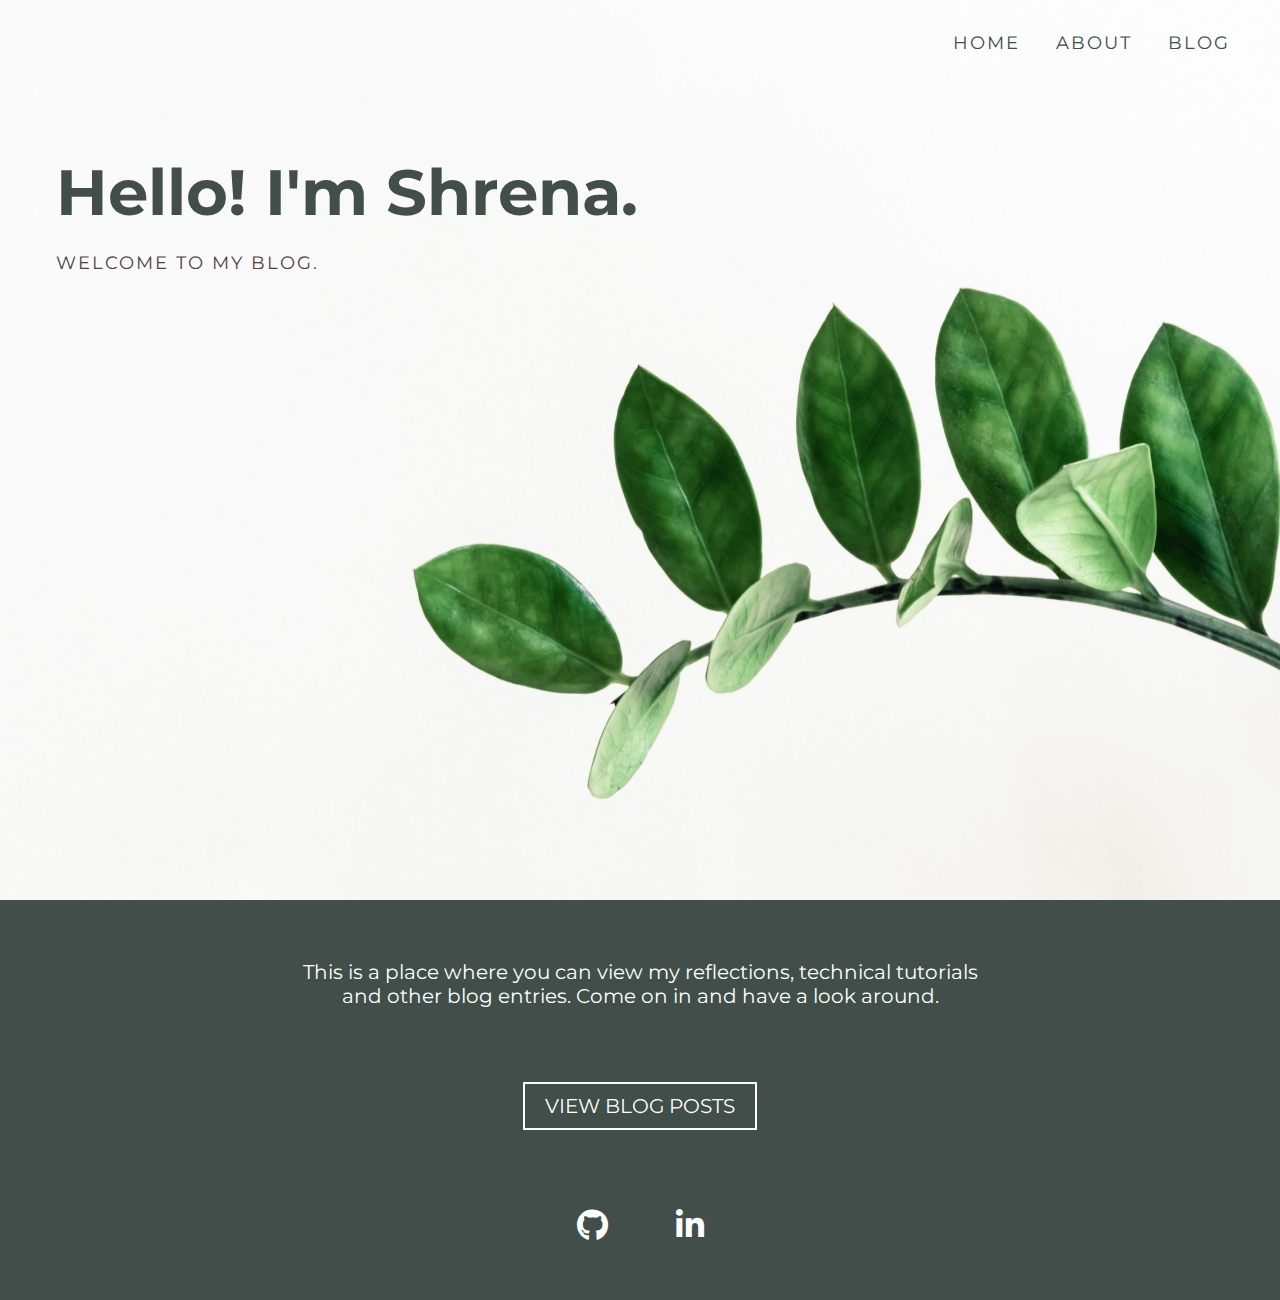
==== commit a8f47557: "Edit navbar" ====
--- a/index.html
+++ b/index.html
@@ -23,7 +23,10 @@
           <li class="nav__item"><a href="index.html" class="nav__link">Home</a></li>
           <li class="nav__item"><a href="blog/about.html" class="nav__link">About</a></li>
           <li class="nav__item"><a href="blog/blog.html" class="nav__link">Blog</a></li>
+          
         </ul>
+
+        
       </div>
     </nav>
 
@@ -36,7 +39,7 @@
   <div class="blog">
     <p class="blog__text">This is a place where you can view my reflections, technical tutorials and other blog entries. Come on in and have a look around.</p>
     <p class="blog__button"><a href="./blog/blog.html" class="button">View blog posts</a></p></br>
-      <div class="icons">
+      <div class="icons" id="icons">
         <a href="https://github.com/shrena-patel" class="fab"><i class="fab fa-2x fa-github"></i></a>
         <a href="https://www.linkedin.com/in/shrenapatel/" class="fab"><i class="fab fa-2x fa-linkedin-in"></i></a>
       </div>
--- a/styles/main.css
+++ b/styles/main.css
@@ -33,13 +33,14 @@
     float: right;  
     padding-right: 2em;
 }
+
  
 .nav__item {
     list-style-type: none;
     text-transform: uppercase;
     letter-spacing: 2px;
     font-size: 18px;
-    font-weight: 200;
+    font-weight: 400;
     padding: 0 1em;
 }
 
@@ -50,8 +51,10 @@
 .nav__link:hover,
 .nav__link:focus {
     color: #513E47;
-    border-bottom: 1px solid #513E47;
+    border-bottom: 2px solid #513E47;
 }
+
+
 
 
 /* INTRO =================================*/
@@ -93,7 +96,7 @@
     padding: 3em 1em;
     font-size: 20px;
     font-weight: 400;
-    max-width: 700px;
+    max-width: 750px;
 }
 
 .blog__button {
